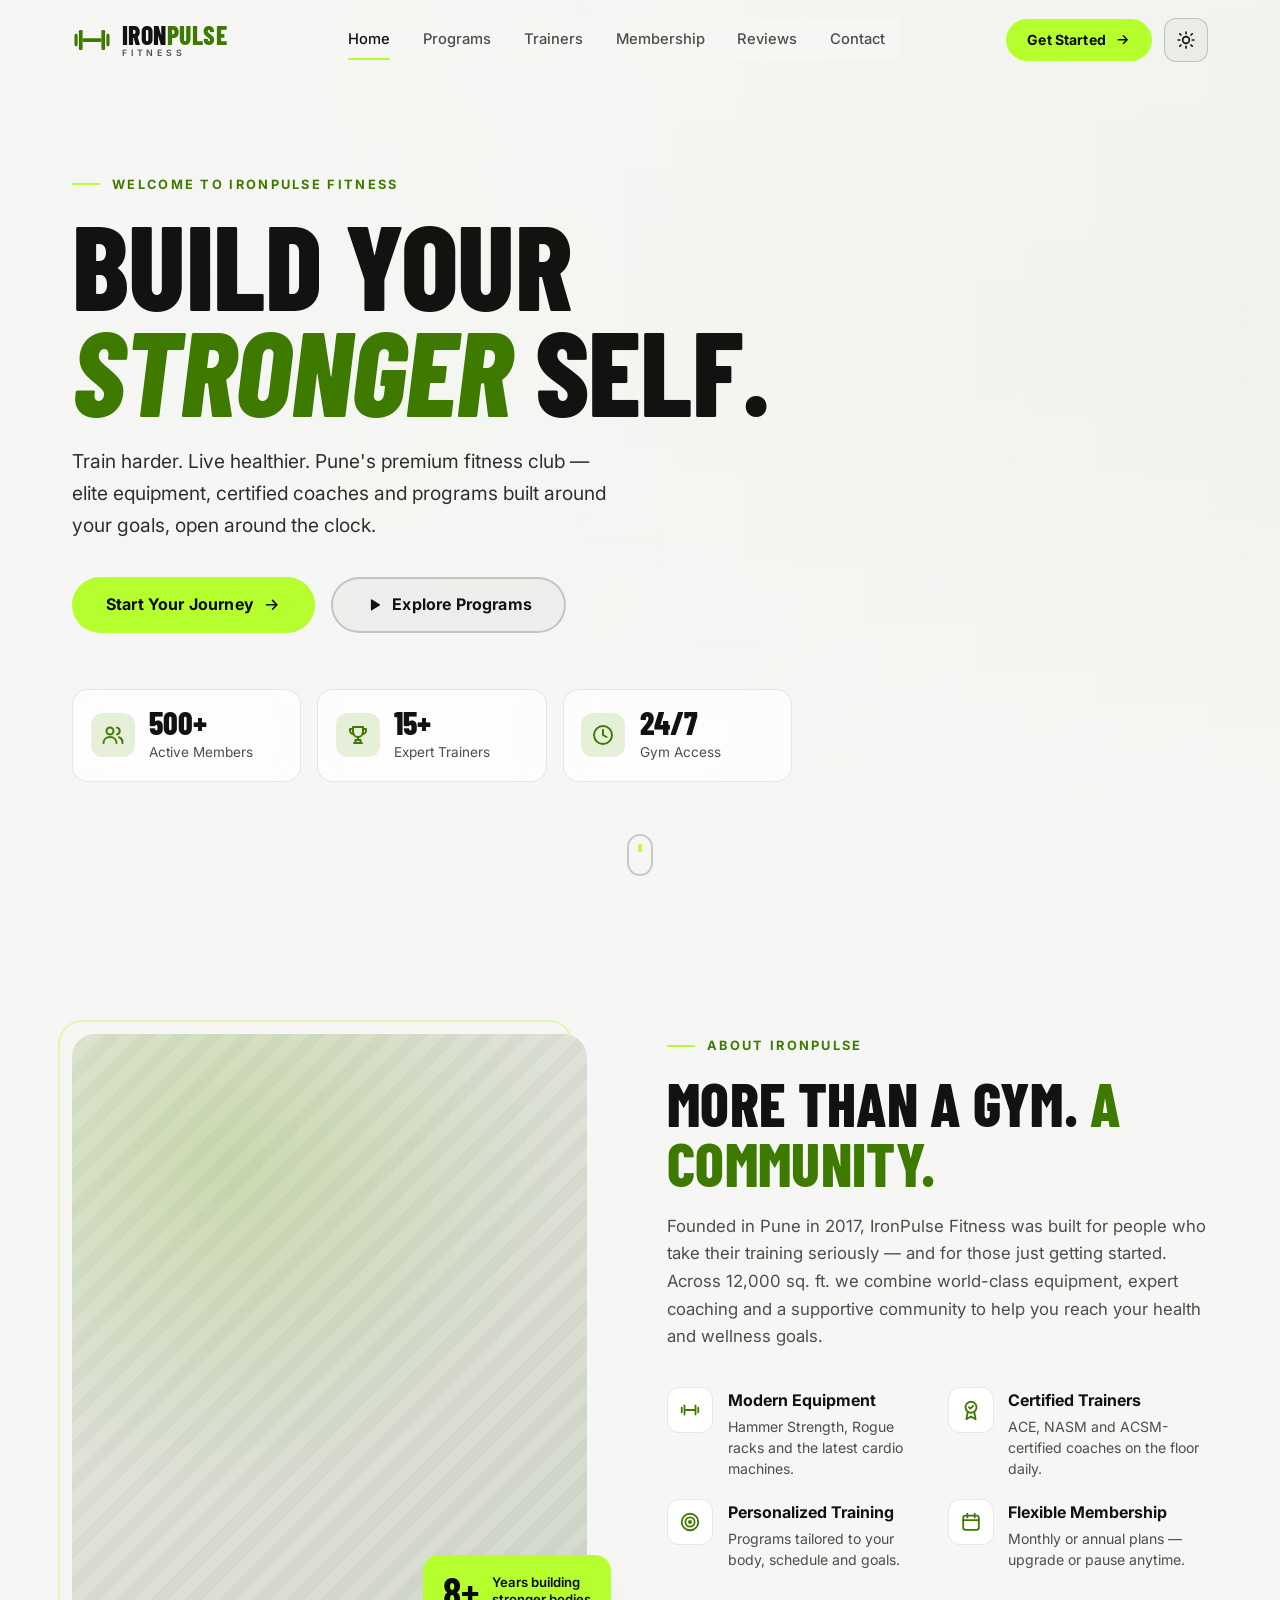
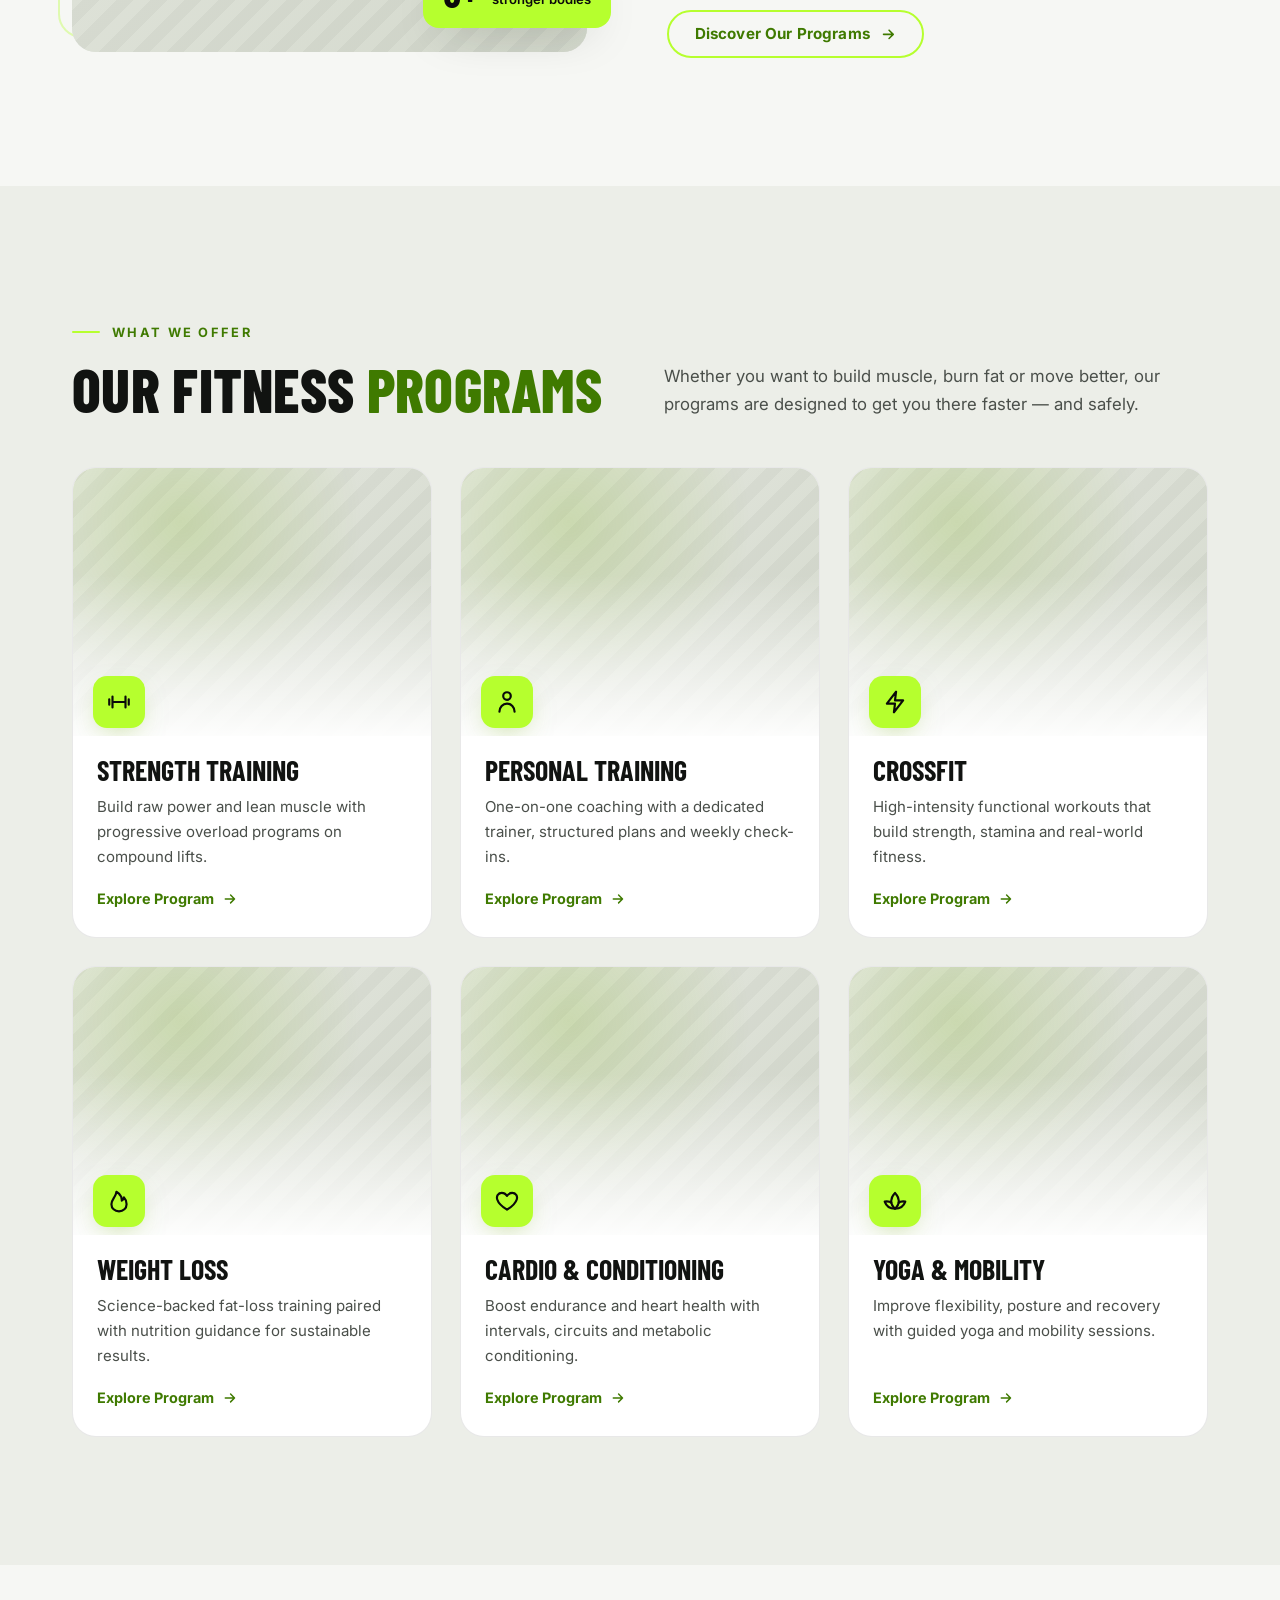
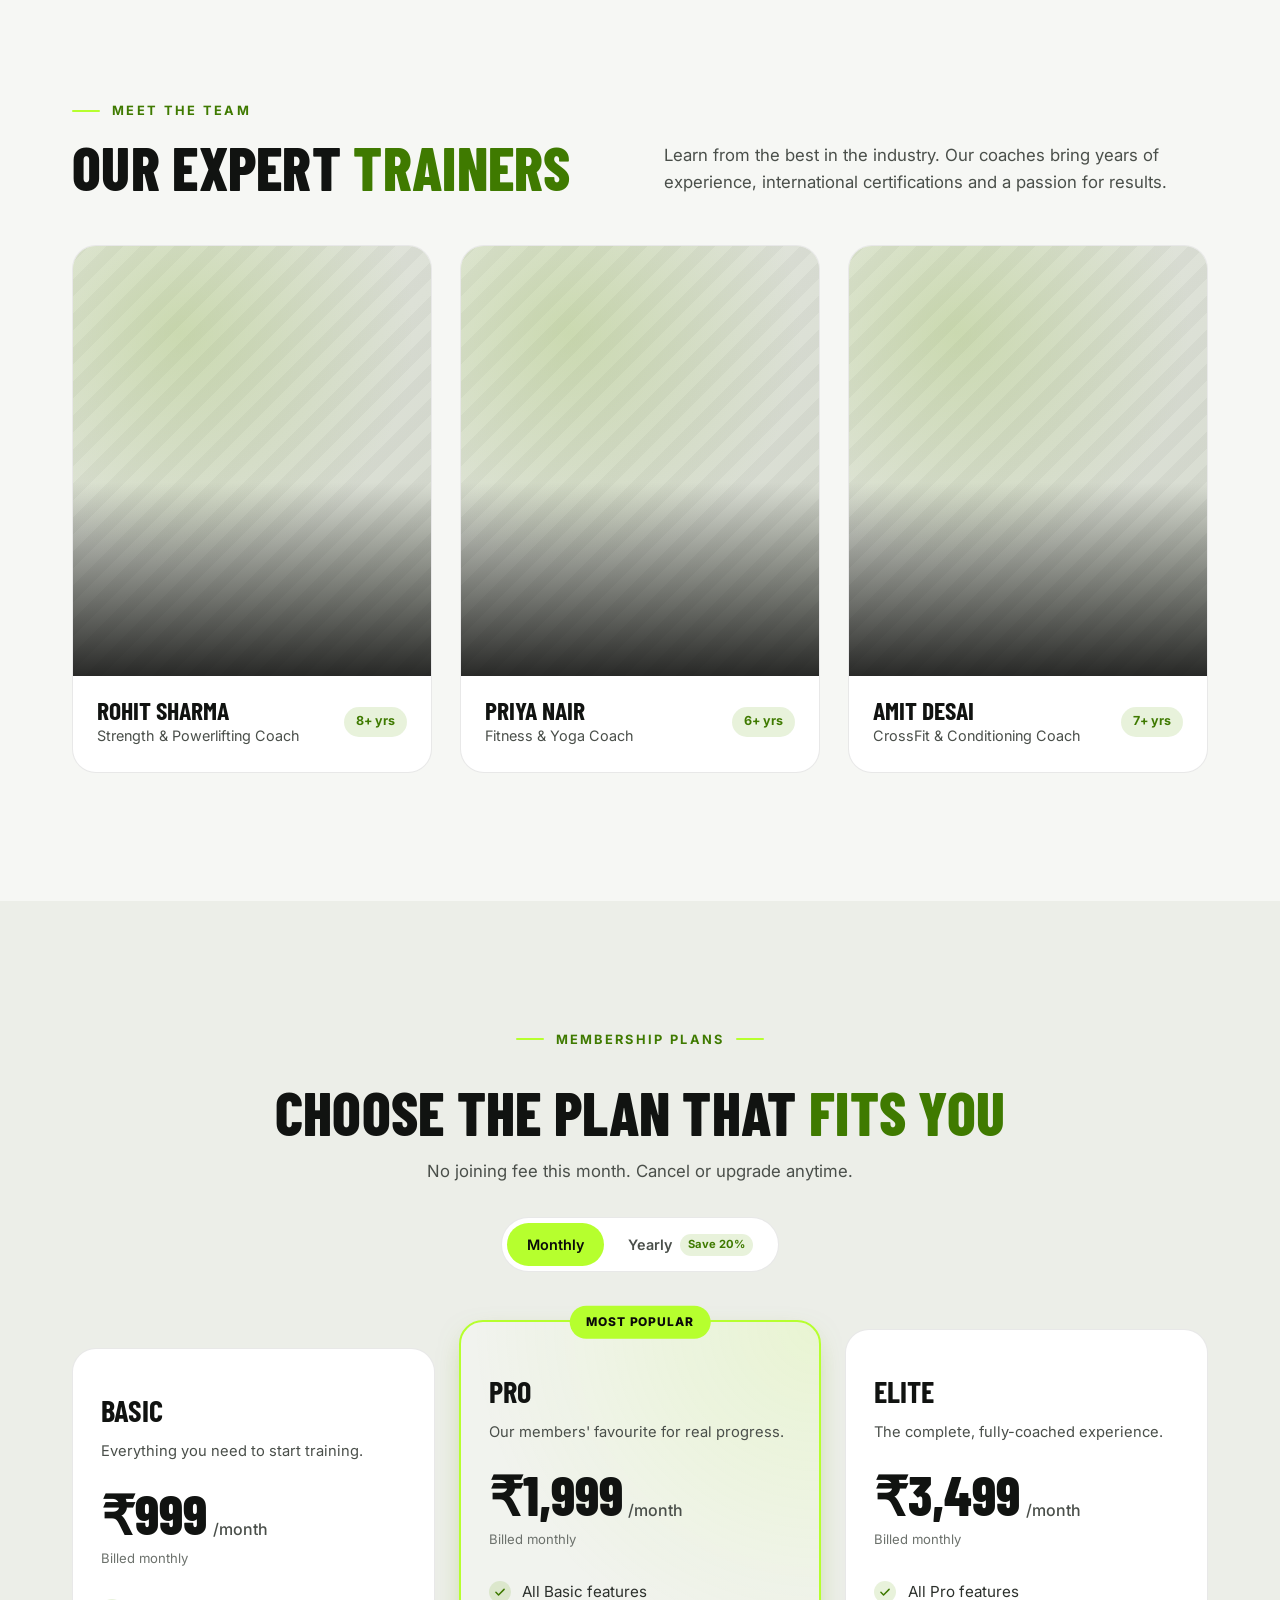
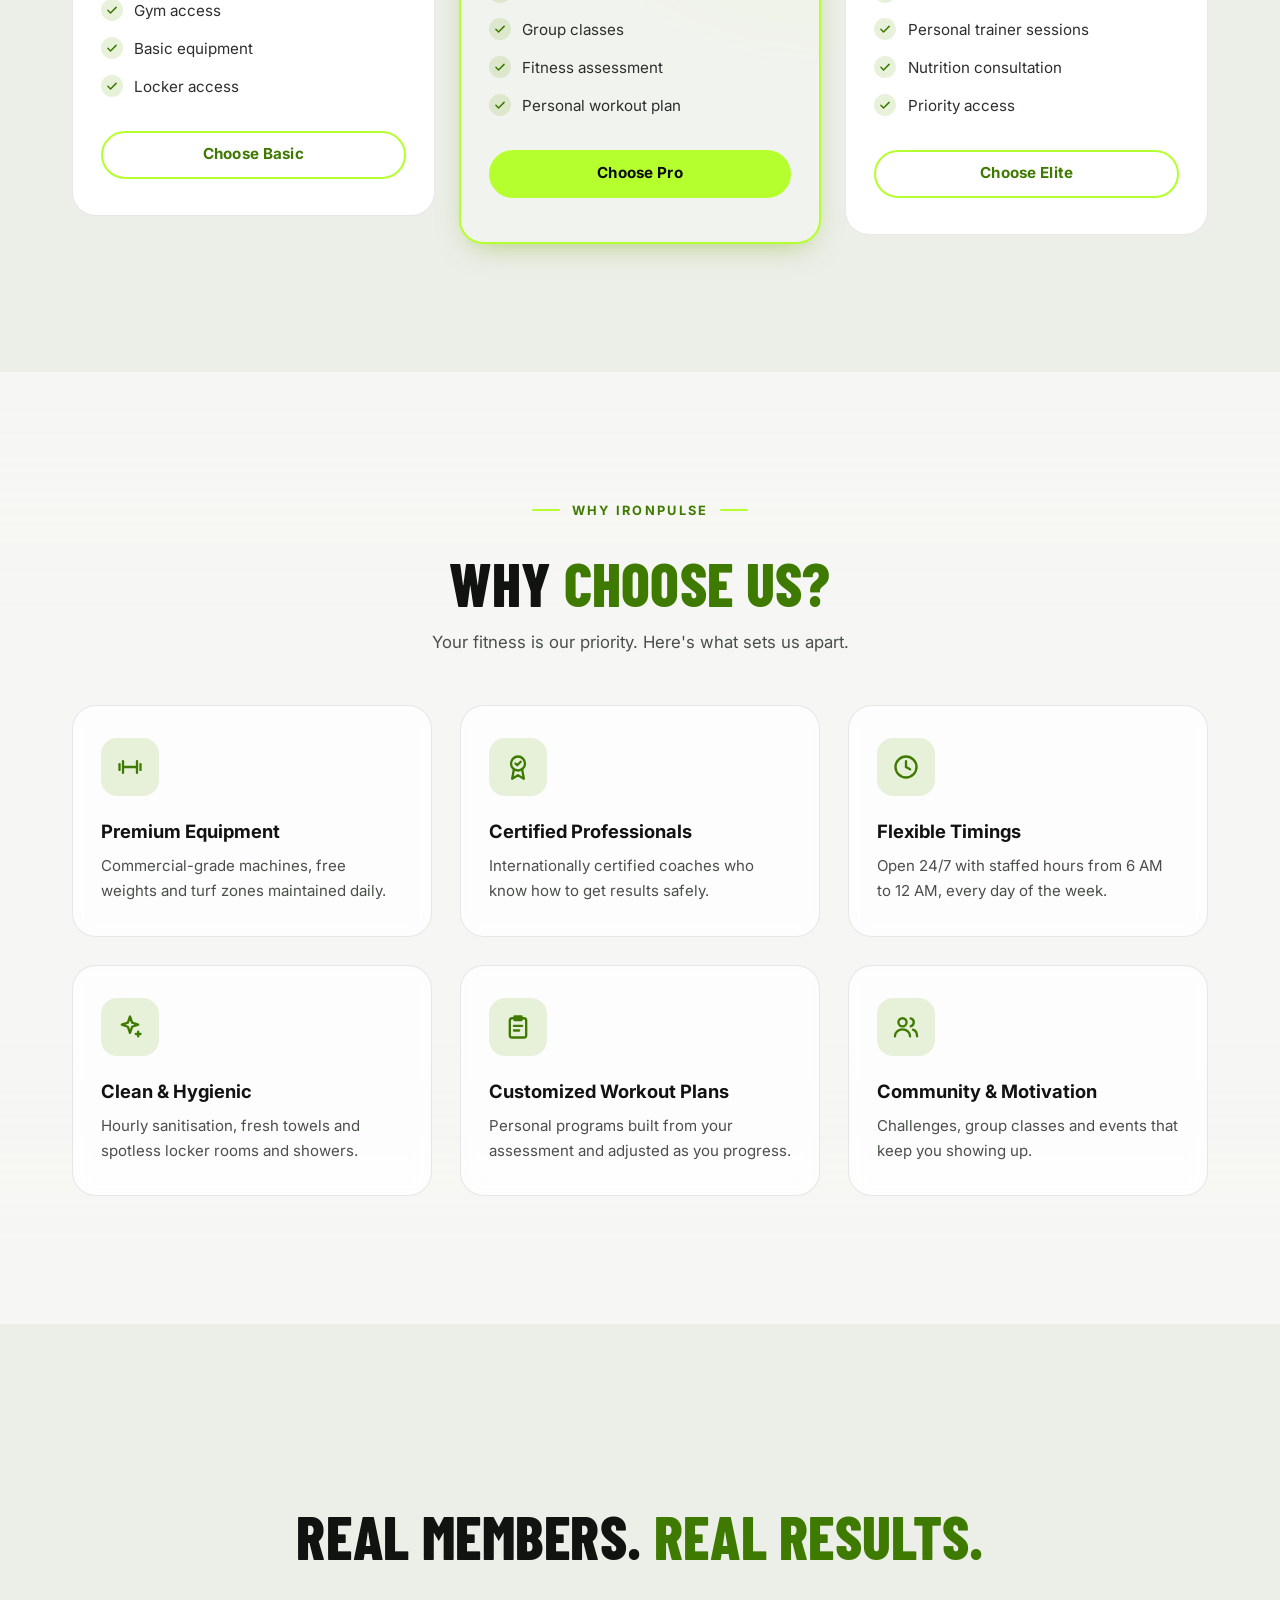
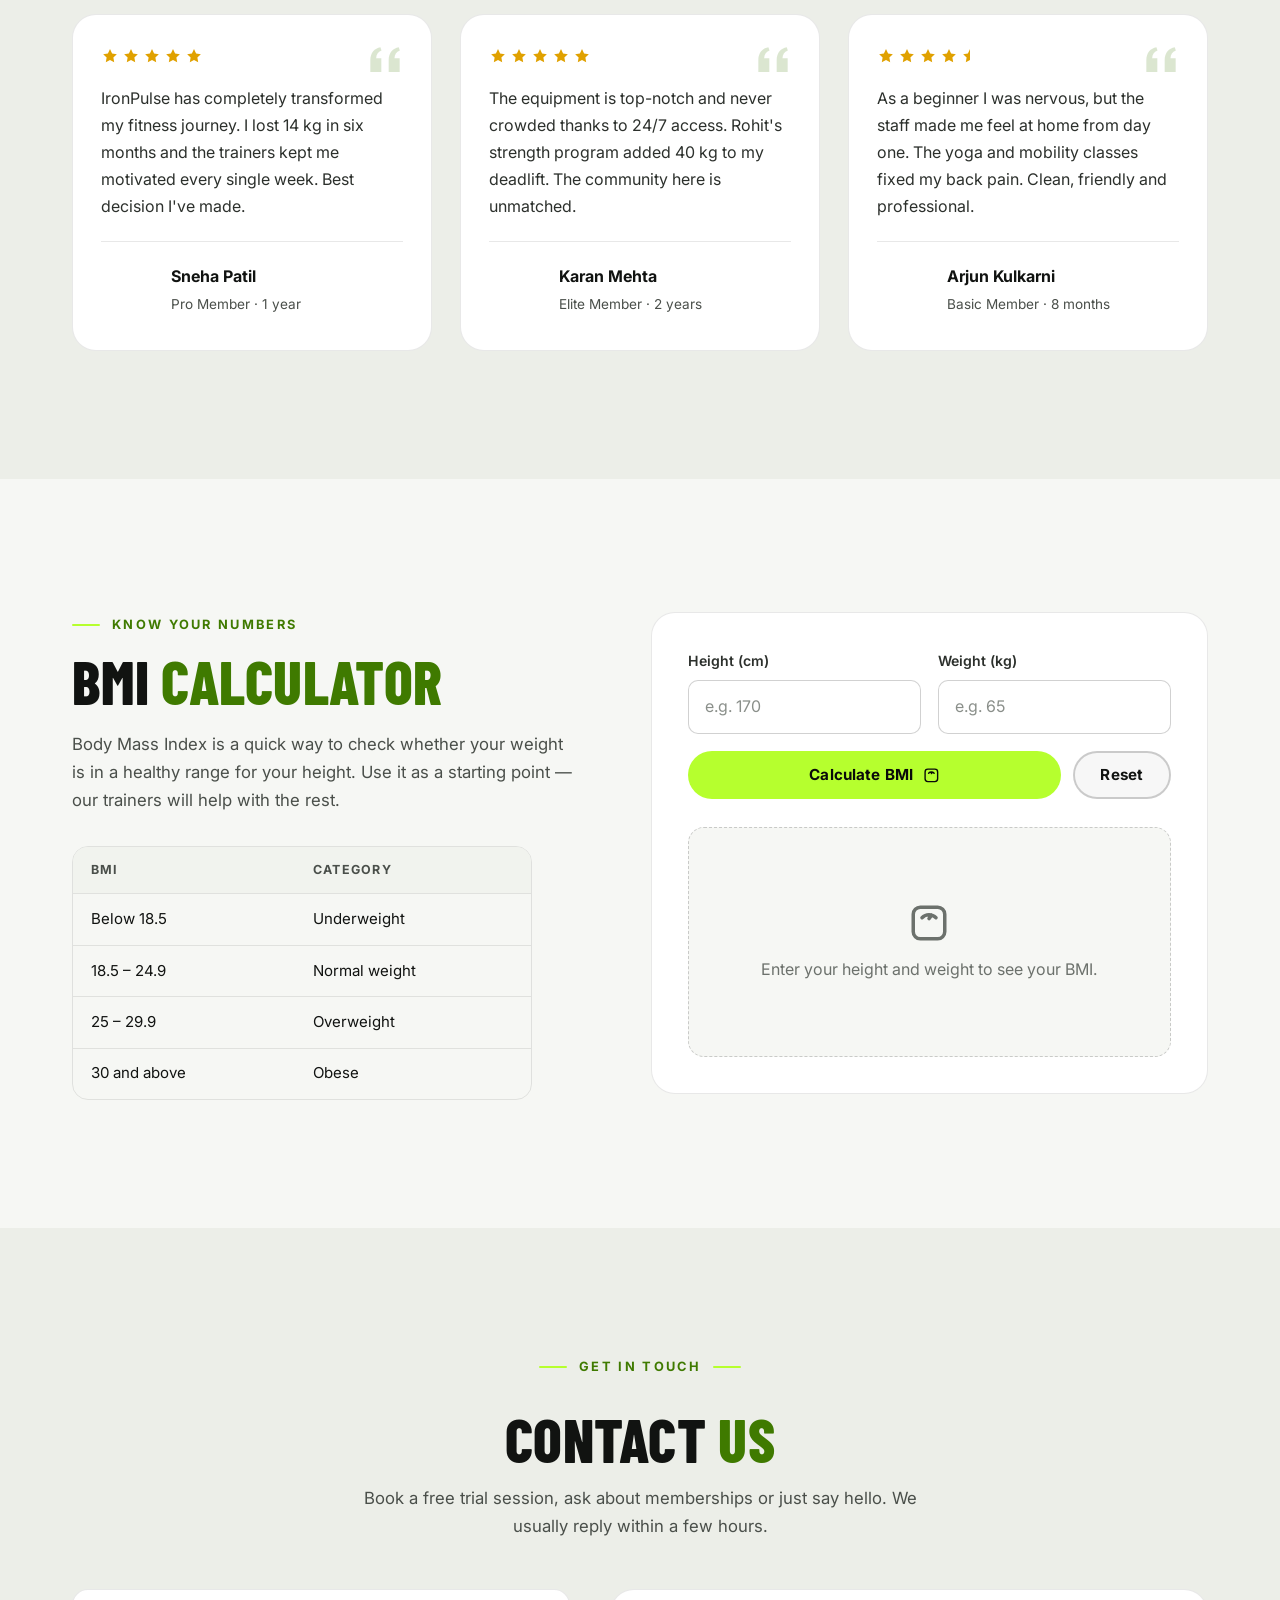
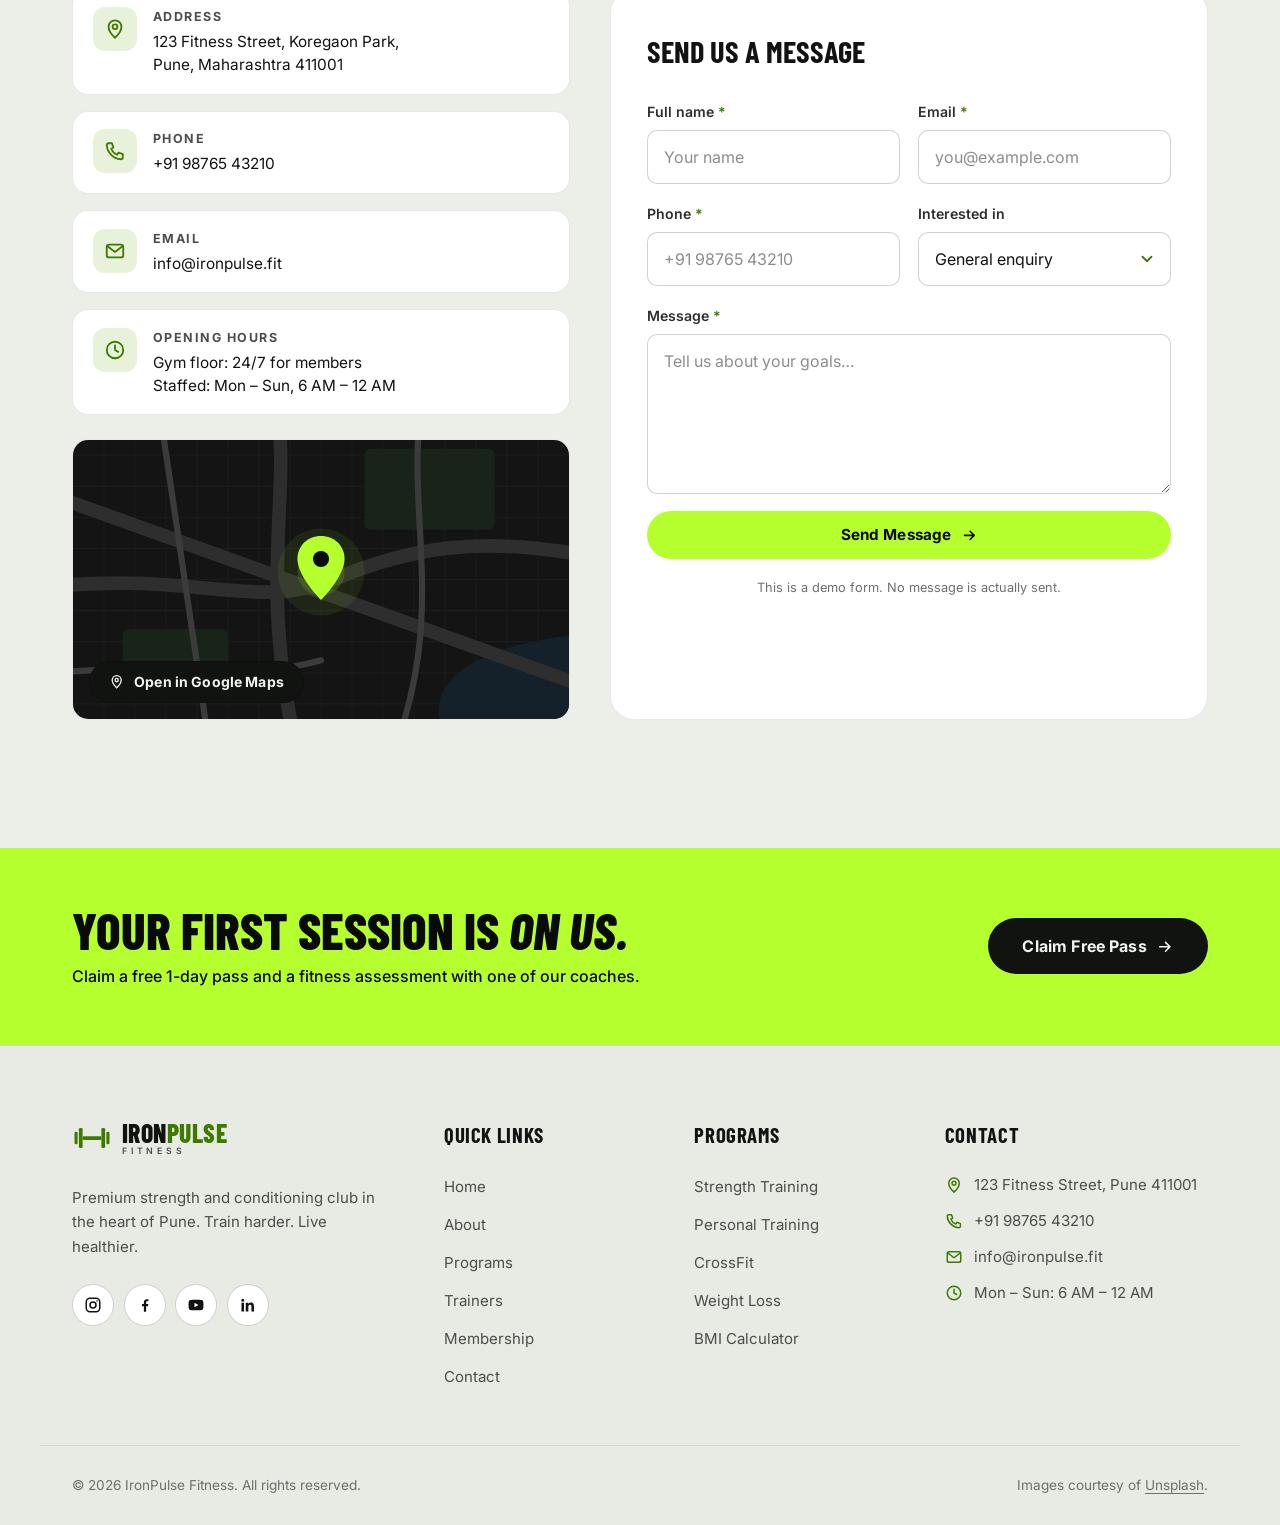
==== index.html @ ca8eea58 "IronPulse Fitness website with light/dark mode Static one-page gym site (HTML/CSS/vanilla JS): hero," ====
<!DOCTYPE html>
<html lang="en">
<head>
  <meta charset="UTF-8">
  <meta name="viewport" content="width=device-width, initial-scale=1.0">
  <title>IronPulse Fitness | Premium Gym in Pune</title>
  <meta name="description" content="IronPulse Fitness — a premium gym in Pune with modern equipment, certified trainers, personalised programs and 24/7 access. Build your stronger self.">
  <meta name="theme-color" content="#0a0a0a">
  <link rel="icon" type="image/svg+xml" href="assets/images/logo-mark.svg">

  <link rel="preconnect" href="https://fonts.googleapis.com">
  <link rel="preconnect" href="https://fonts.gstatic.com" crossorigin>
  <link rel="preconnect" href="https://images.unsplash.com">
  <link href="https://fonts.googleapis.com/css2?family=Barlow+Condensed:ital,wght@0,600;0,700;0,800;1,800&family=Inter:wght@400;500;600;700&display=swap" rel="stylesheet">

  <link rel="stylesheet" href="css/style.css">
  <script>
    document.documentElement.classList.add("js");
    /* Apply theme before first paint: saved choice, else system preference */
    (function () {
      var t;
      try { t = localStorage.getItem("ironpulse-theme"); } catch (e) {}
      if (t !== "light" && t !== "dark") {
        t = window.matchMedia && matchMedia("(prefers-color-scheme: light)").matches ? "light" : "dark";
      }
      document.documentElement.setAttribute("data-theme", t);
    })();
  </script>
</head>
<body>

  <!-- ========== SVG ICON SPRITE ========== -->
  <svg class="sprite" xmlns="http://www.w3.org/2000/svg" aria-hidden="true">
    <symbol id="i-logo" viewBox="0 0 64 64"><g fill="currentColor"><rect x="4" y="22" width="5" height="20" rx="2"/><rect x="11" y="16" width="6" height="32" rx="2"/><rect x="47" y="16" width="6" height="32" rx="2"/><rect x="55" y="22" width="5" height="20" rx="2"/><rect x="17" y="29" width="30" height="6" rx="2"/></g></symbol>
    <symbol id="i-sun" viewBox="0 0 24 24"><g fill="none" stroke="currentColor" stroke-width="2" stroke-linecap="round"><circle cx="12" cy="12" r="4"/><path d="M12 2.5v2M12 19.5v2M4.6 4.6l1.4 1.4M18 18l1.4 1.4M2.5 12h2M19.5 12h2M4.6 19.4 6 18M18 6l1.4-1.4"/></g></symbol>
    <symbol id="i-moon" viewBox="0 0 24 24"><path fill="none" stroke="currentColor" stroke-width="2" stroke-linecap="round" stroke-linejoin="round" d="M20 14.5A8 8 0 1 1 9.5 4a6.5 6.5 0 0 0 10.5 10.5z"/></symbol>
    <symbol id="i-arrow" viewBox="0 0 24 24"><path fill="none" stroke="currentColor" stroke-width="2.2" stroke-linecap="round" stroke-linejoin="round" d="M5 12h14M13 6l6 6-6 6"/></symbol>
    <symbol id="i-play" viewBox="0 0 24 24"><path fill="currentColor" d="M8 5.5v13a1 1 0 0 0 1.5.86l10.5-6.5a1 1 0 0 0 0-1.72L9.5 4.64A1 1 0 0 0 8 5.5z"/></symbol>
    <symbol id="i-check" viewBox="0 0 24 24"><path fill="none" stroke="currentColor" stroke-width="2.6" stroke-linecap="round" stroke-linejoin="round" d="M5 12.5l4.5 4.5L19 7.5"/></symbol>
    <symbol id="i-users" viewBox="0 0 24 24"><g fill="none" stroke="currentColor" stroke-width="2" stroke-linecap="round" stroke-linejoin="round"><circle cx="9" cy="8" r="3.5"/><path d="M2.5 20c0-3.6 2.9-6 6.5-6s6.5 2.4 6.5 6"/><path d="M16 4.6a3.5 3.5 0 0 1 0 6.8M18 14.3c2.1.7 3.5 2.8 3.5 5.7"/></g></symbol>
    <symbol id="i-trophy" viewBox="0 0 24 24"><g fill="none" stroke="currentColor" stroke-width="2" stroke-linecap="round" stroke-linejoin="round"><path d="M7 4h10v5a5 5 0 0 1-10 0V4z"/><path d="M7 6H4v1.5A3.5 3.5 0 0 0 7.5 11M17 6h3v1.5a3.5 3.5 0 0 1-3.5 3.5M12 14v3M8 20h8M9.5 17h5v3h-5z"/></g></symbol>
    <symbol id="i-clock" viewBox="0 0 24 24"><g fill="none" stroke="currentColor" stroke-width="2" stroke-linecap="round"><circle cx="12" cy="12" r="9"/><path d="M12 7v5l3.5 2"/></g></symbol>
    <symbol id="i-dumbbell" viewBox="0 0 24 24"><g fill="none" stroke="currentColor" stroke-width="2" stroke-linecap="round"><path d="M3 9.5v5M6 7v10M18 7v10M21 9.5v5M6 12h12"/></g></symbol>
    <symbol id="i-badge" viewBox="0 0 24 24"><g fill="none" stroke="currentColor" stroke-width="2" stroke-linecap="round" stroke-linejoin="round"><circle cx="12" cy="9" r="6"/><path d="M8.5 13.8 7 22l5-3 5 3-1.5-8.2"/><path d="m9.8 9 1.5 1.5 3-3"/></g></symbol>
    <symbol id="i-target" viewBox="0 0 24 24"><g fill="none" stroke="currentColor" stroke-width="2"><circle cx="12" cy="12" r="9"/><circle cx="12" cy="12" r="5"/><circle cx="12" cy="12" r="1.2" fill="currentColor"/></g></symbol>
    <symbol id="i-calendar" viewBox="0 0 24 24"><g fill="none" stroke="currentColor" stroke-width="2" stroke-linecap="round"><rect x="3.5" y="5" width="17" height="15.5" rx="2.5"/><path d="M3.5 10h17M8 3v4M16 3v4"/></g></symbol>
    <symbol id="i-sparkle" viewBox="0 0 24 24"><g fill="none" stroke="currentColor" stroke-width="2" stroke-linecap="round" stroke-linejoin="round"><path d="M12 3l1.8 5.2L19 10l-5.2 1.8L12 17l-1.8-5.2L5 10l5.2-1.8z"/><path d="M19 16v4M17 18h4"/></g></symbol>
    <symbol id="i-clipboard" viewBox="0 0 24 24"><g fill="none" stroke="currentColor" stroke-width="2" stroke-linecap="round" stroke-linejoin="round"><rect x="5" y="4.5" width="14" height="16.5" rx="2"/><path d="M9 3h6v3H9zM8.5 11h7M8.5 15h4.5"/></g></symbol>
    <symbol id="i-heart" viewBox="0 0 24 24"><path fill="none" stroke="currentColor" stroke-width="2" stroke-linejoin="round" d="M12 20s-7.5-4.6-9-9.4C2 7.4 4 4.5 7.2 4.5c2 0 3.6 1.1 4.8 2.8 1.2-1.7 2.8-2.8 4.8-2.8 3.2 0 5.2 2.9 4.2 6.1-1.5 4.8-9 9.4-9 9.4z"/></symbol>
    <symbol id="i-flame" viewBox="0 0 24 24"><path fill="none" stroke="currentColor" stroke-width="2" stroke-linejoin="round" d="M12 21.5c-4 0-7-2.8-7-6.6 0-4.4 4-6.4 4.6-11.4 3.4 2 5.2 5 5 8.2 1-.6 1.8-1.7 2-3 1.6 1.6 2.4 3.8 2.4 6.2 0 3.8-3 6.6-7 6.6z"/></symbol>
    <symbol id="i-bolt" viewBox="0 0 24 24"><path fill="none" stroke="currentColor" stroke-width="2" stroke-linejoin="round" d="M13 2.5 4.5 13.5H12l-1 8 8.5-11H12z"/></symbol>
    <symbol id="i-lotus" viewBox="0 0 24 24"><g fill="none" stroke="currentColor" stroke-width="2" stroke-linejoin="round"><path d="M12 19c-2.5-2-3.5-4.5-3.5-7.2S10 6.6 12 4.5c2 2.1 3.5 4.6 3.5 7.3S14.5 17 12 19z"/><path d="M12 19c-4 0-8-2-9.5-6.5 2.7-.5 5 .1 6.6 1.4M12 19c4 0 8-2 9.5-6.5-2.7-.5-5 .1-6.6 1.4"/></g></symbol>
    <symbol id="i-person" viewBox="0 0 24 24"><g fill="none" stroke="currentColor" stroke-width="2" stroke-linecap="round"><circle cx="12" cy="6.5" r="3.5"/><path d="M5 21c0-4.2 3.1-7.5 7-7.5s7 3.3 7 7.5"/></g></symbol>
    <symbol id="i-star" viewBox="0 0 24 24"><path fill="currentColor" d="m12 2.8 2.8 5.8 6.3.9-4.6 4.4 1.1 6.3L12 17.2l-5.6 3 1.1-6.3-4.6-4.4 6.3-.9z"/></symbol>
    <symbol id="i-quote" viewBox="0 0 24 24"><path fill="currentColor" d="M4 11.5C4 7.6 6.3 5 9.5 4.5l.6 1.8C8.2 7 7.2 8.6 7.2 10.5H10V18H4v-6.5zm10 0c0-3.9 2.3-6.5 5.5-7l.6 1.8c-1.9.7-2.9 2.3-2.9 4.2H20V18h-6v-6.5z"/></symbol>
    <symbol id="i-pin" viewBox="0 0 24 24"><g fill="none" stroke="currentColor" stroke-width="2"><path d="M12 21.5s-7-6.3-7-12a7 7 0 0 1 14 0c0 5.7-7 12-7 12z"/><circle cx="12" cy="9.5" r="2.6"/></g></symbol>
    <symbol id="i-phone" viewBox="0 0 24 24"><path fill="none" stroke="currentColor" stroke-width="2" stroke-linejoin="round" d="M5 3.5h3.5l1.8 4.6-2.4 1.5a11 11 0 0 0 6.5 6.5l1.5-2.4 4.6 1.8V19a2 2 0 0 1-2 2C10.4 20.6 3.4 13.6 3 5.5a2 2 0 0 1 2-2z"/></symbol>
    <symbol id="i-mail" viewBox="0 0 24 24"><g fill="none" stroke="currentColor" stroke-width="2" stroke-linejoin="round"><rect x="3" y="5" width="18" height="14" rx="2.5"/><path d="m3.5 6.5 8.5 6.5 8.5-6.5"/></g></symbol>
    <symbol id="i-scale" viewBox="0 0 24 24"><g fill="none" stroke="currentColor" stroke-width="2" stroke-linecap="round"><rect x="3" y="3" width="18" height="18" rx="4"/><path d="M8 9a5.5 5.5 0 0 1 8 0M12 9.5l1.5-2"/></g></symbol>
    <symbol id="i-chevron-up" viewBox="0 0 24 24"><path fill="none" stroke="currentColor" stroke-width="2.4" stroke-linecap="round" stroke-linejoin="round" d="m6 15 6-6 6 6"/></symbol>
    <symbol id="i-x" viewBox="0 0 24 24"><path fill="none" stroke="currentColor" stroke-width="2.2" stroke-linecap="round" d="M6 6l12 12M18 6 6 18"/></symbol>
    <symbol id="i-alert" viewBox="0 0 24 24"><g fill="none" stroke="currentColor" stroke-width="2" stroke-linecap="round"><circle cx="12" cy="12" r="9"/><path d="M12 7.5v5.5M12 16.5v.1"/></g></symbol>
    <!-- social -->
    <symbol id="s-instagram" viewBox="0 0 24 24"><g fill="none" stroke="currentColor" stroke-width="2"><rect x="3" y="3" width="18" height="18" rx="5"/><circle cx="12" cy="12" r="4"/><circle cx="17.3" cy="6.7" r="1" fill="currentColor" stroke="none"/></g></symbol>
    <symbol id="s-facebook" viewBox="0 0 24 24"><path fill="currentColor" d="M13.5 21v-7.5H16l.4-3h-2.9V8.6c0-.9.3-1.5 1.5-1.5h1.5V4.4c-.3 0-1.2-.1-2.2-.1-2.2 0-3.8 1.4-3.8 3.9v2.3H8v3h2.5V21z"/></symbol>
    <symbol id="s-youtube" viewBox="0 0 24 24"><path fill="currentColor" d="M21.6 7.2a2.5 2.5 0 0 0-1.8-1.8C18.2 5 12 5 12 5s-6.2 0-7.8.4A2.5 2.5 0 0 0 2.4 7.2 26 26 0 0 0 2 12a26 26 0 0 0 .4 4.8 2.5 2.5 0 0 0 1.8 1.8C5.8 19 12 19 12 19s6.2 0 7.8-.4a2.5 2.5 0 0 0 1.8-1.8A26 26 0 0 0 22 12a26 26 0 0 0-.4-4.8zM10 15V9l5.2 3z"/></symbol>
    <symbol id="s-linkedin" viewBox="0 0 24 24"><path fill="currentColor" d="M5 3.5a2 2 0 1 1 0 4 2 2 0 0 1 0-4zM3.3 9h3.4v11.5H3.3zM9 9h3.3v1.6c.5-.9 1.6-1.9 3.4-1.9 3.6 0 4.3 2.4 4.3 5.4v6.4h-3.4v-5.7c0-1.4 0-3.1-1.9-3.1s-2.2 1.5-2.2 3v5.8H9z"/></symbol>
    <symbol id="s-x" viewBox="0 0 24 24"><path fill="currentColor" d="M17.8 3h3.1l-6.8 7.7L22 21h-6.2l-4.9-6.4L5.3 21H2.2l7.2-8.3L1.8 3h6.4l4.4 5.8zm-1.1 16.2h1.7L7.3 4.7H5.5z"/></symbol>
  </svg>

  <a class="skip-link" href="#main">Skip to content</a>

  <!-- ========== NAVBAR ========== -->
  <header class="navbar" id="navbar">
    <div class="container navbar__inner">
      <a href="#home" class="logo" aria-label="IronPulse Fitness home">
        <svg class="logo__mark" aria-hidden="true"><use href="#i-logo"/></svg>
        <span class="logo__text">IRON<span>PULSE</span><small>Fitness</small></span>
      </a>

      <nav class="nav" id="primary-nav" aria-label="Primary">
        <ul class="nav__list">
          <li><a href="#home" class="nav__link is-active">Home</a></li>
          <li><a href="#programs" class="nav__link">Programs</a></li>
          <li><a href="#trainers" class="nav__link">Trainers</a></li>
          <li><a href="#membership" class="nav__link">Membership</a></li>
          <li><a href="#testimonials" class="nav__link">Reviews</a></li>
          <li><a href="#contact" class="nav__link">Contact</a></li>
        </ul>
        <a href="#membership" class="btn btn--primary nav__cta-mobile">Get Started <svg class="icon"><use href="#i-arrow"/></svg></a>
      </nav>

      <div class="navbar__actions">
        <a href="#membership" class="btn btn--primary btn--sm navbar__cta">Get Started <svg class="icon"><use href="#i-arrow"/></svg></a>
        <button class="theme-toggle" id="theme-toggle" type="button" aria-label="Switch to light mode" title="Switch theme">
          <svg class="i-moon" aria-hidden="true"><use href="#i-moon"/></svg>
          <svg class="i-sun" aria-hidden="true"><use href="#i-sun"/></svg>
        </button>
        <button class="hamburger" id="hamburger" type="button" aria-label="Open menu" aria-controls="primary-nav" aria-expanded="false">
          <span></span><span></span><span></span>
        </button>
      </div>
    </div>
  </header>

  <main id="main">

    <!-- ========== HERO ========== -->
    <section class="hero" id="home" aria-labelledby="hero-title">
      <div class="hero__bg" aria-hidden="true"></div>
      <div class="container hero__content">
        <p class="eyebrow reveal">Welcome to IronPulse Fitness</p>
        <h1 class="hero__title reveal" id="hero-title">
          Build your<br><em>stronger</em> self.
        </h1>
        <p class="hero__lead reveal">Train harder. Live healthier. Pune's premium fitness club — elite equipment, certified coaches and programs built around your goals, open around the clock.</p>
        <div class="hero__actions reveal">
          <a href="#membership" class="btn btn--primary btn--lg">Start Your Journey <svg class="icon"><use href="#i-arrow"/></svg></a>
          <a href="#programs" class="btn btn--ghost btn--lg"><svg class="icon"><use href="#i-play"/></svg> Explore Programs</a>
        </div>

        <ul class="hero__stats reveal" aria-label="IronPulse at a glance">
          <li class="stat">
            <svg class="stat__icon" aria-hidden="true"><use href="#i-users"/></svg>
            <div><strong><span class="counter" data-target="500">500</span>+</strong><span>Active Members</span></div>
          </li>
          <li class="stat">
            <svg class="stat__icon" aria-hidden="true"><use href="#i-trophy"/></svg>
            <div><strong><span class="counter" data-target="15">15</span>+</strong><span>Expert Trainers</span></div>
          </li>
          <li class="stat">
            <svg class="stat__icon" aria-hidden="true"><use href="#i-clock"/></svg>
            <div><strong>24/7</strong><span>Gym Access</span></div>
          </li>
        </ul>
      </div>
      <a href="#about" class="hero__scroll" aria-label="Scroll to About section"><span></span></a>
    </section>

    <!-- ========== ABOUT ========== -->
    <section class="section about" id="about" aria-labelledby="about-title">
      <div class="container about__grid">
        <div class="about__media reveal">
          <div class="media media--tall">
            <img src="https://images.unsplash.com/photo-1540497077202-7c8a3999166f?auto=format&fit=crop&w=1000&q=75" alt="Rows of dumbbells and benches on the IronPulse gym floor" loading="lazy" width="1000" height="1200">
          </div>
          <div class="about__badge">
            <strong>8+</strong>
            <span>Years building<br>stronger bodies</span>
          </div>
        </div>

        <div class="about__content">
          <p class="eyebrow reveal">About IronPulse</p>
          <h2 class="section-title reveal" id="about-title">More than a gym. <span class="text-accent">A community.</span></h2>
          <p class="section-lead reveal">Founded in Pune in 2017, IronPulse Fitness was built for people who take their training seriously — and for those just getting started. Across 12,000 sq. ft. we combine world-class equipment, expert coaching and a supportive community to help you reach your health and wellness goals.</p>

          <ul class="feature-list reveal">
            <li><span class="feature-list__icon"><svg><use href="#i-dumbbell"/></svg></span><div><h3>Modern Equipment</h3><p>Hammer Strength, Rogue racks and the latest cardio machines.</p></div></li>
            <li><span class="feature-list__icon"><svg><use href="#i-badge"/></svg></span><div><h3>Certified Trainers</h3><p>ACE, NASM and ACSM-certified coaches on the floor daily.</p></div></li>
            <li><span class="feature-list__icon"><svg><use href="#i-target"/></svg></span><div><h3>Personalized Training</h3><p>Programs tailored to your body, schedule and goals.</p></div></li>
            <li><span class="feature-list__icon"><svg><use href="#i-calendar"/></svg></span><div><h3>Flexible Membership</h3><p>Monthly or annual plans — upgrade or pause anytime.</p></div></li>
          </ul>

          <a href="#programs" class="btn btn--outline reveal">Discover Our Programs <svg class="icon"><use href="#i-arrow"/></svg></a>
        </div>
      </div>
    </section>

    <!-- ========== PROGRAMS ========== -->
    <section class="section section--alt programs" id="programs" aria-labelledby="programs-title">
      <div class="container">
        <div class="section-head">
          <div>
            <p class="eyebrow reveal">What we offer</p>
            <h2 class="section-title reveal" id="programs-title">Our Fitness <span class="text-accent">Programs</span></h2>
          </div>
          <p class="section-lead reveal">Whether you want to build muscle, burn fat or move better, our programs are designed to get you there faster — and safely.</p>
        </div>

        <div class="grid grid--3">
          <article class="program-card reveal">
            <div class="media program-card__media">
              <img src="https://images.unsplash.com/photo-1517836357463-d25dfeac3438?auto=format&fit=crop&w=800&q=75" alt="Athlete performing a heavy barbell lift" loading="lazy" width="800" height="600">
              <span class="program-card__icon"><svg><use href="#i-dumbbell"/></svg></span>
            </div>
            <div class="program-card__body">
              <h3>Strength Training</h3>
              <p>Build raw power and lean muscle with progressive overload programs on compound lifts.</p>
              <a href="#contact" class="link-arrow" data-program="Strength Training">Explore Program <svg class="icon"><use href="#i-arrow"/></svg></a>
            </div>
          </article>

          <article class="program-card reveal">
            <div class="media program-card__media">
              <img src="https://images.unsplash.com/photo-1581009146145-b5ef050c2e1e?auto=format&fit=crop&w=800&q=75" alt="Personal trainer guiding a client through an exercise" loading="lazy" width="800" height="600">
              <span class="program-card__icon"><svg><use href="#i-person"/></svg></span>
            </div>
            <div class="program-card__body">
              <h3>Personal Training</h3>
              <p>One-on-one coaching with a dedicated trainer, structured plans and weekly check-ins.</p>
              <a href="#contact" class="link-arrow" data-program="Personal Training">Explore Program <svg class="icon"><use href="#i-arrow"/></svg></a>
            </div>
          </article>

          <article class="program-card reveal">
            <div class="media program-card__media">
              <img src="https://images.unsplash.com/photo-1599058917212-d750089bc07e?auto=format&fit=crop&w=800&q=75" alt="Athlete during a high-intensity CrossFit workout" loading="lazy" width="800" height="600">
              <span class="program-card__icon"><svg><use href="#i-bolt"/></svg></span>
            </div>
            <div class="program-card__body">
              <h3>CrossFit</h3>
              <p>High-intensity functional workouts that build strength, stamina and real-world fitness.</p>
              <a href="#contact" class="link-arrow" data-program="CrossFit">Explore Program <svg class="icon"><use href="#i-arrow"/></svg></a>
            </div>
          </article>

          <article class="program-card reveal">
            <div class="media program-card__media">
              <img src="https://images.unsplash.com/photo-1571019613454-1cb2f99b2d8b?auto=format&fit=crop&w=800&q=75" alt="Woman training with dumbbells for weight loss" loading="lazy" width="800" height="600">
              <span class="program-card__icon"><svg><use href="#i-flame"/></svg></span>
            </div>
            <div class="program-card__body">
              <h3>Weight Loss</h3>
              <p>Science-backed fat-loss training paired with nutrition guidance for sustainable results.</p>
              <a href="#contact" class="link-arrow" data-program="Weight Loss">Explore Program <svg class="icon"><use href="#i-arrow"/></svg></a>
            </div>
          </article>

          <article class="program-card reveal">
            <div class="media program-card__media">
              <img src="https://images.unsplash.com/photo-1576678927484-cc907957088c?auto=format&fit=crop&w=800&q=75" alt="Cardio conditioning session in the gym" loading="lazy" width="800" height="600">
              <span class="program-card__icon"><svg><use href="#i-heart"/></svg></span>
            </div>
            <div class="program-card__body">
              <h3>Cardio &amp; Conditioning</h3>
              <p>Boost endurance and heart health with intervals, circuits and metabolic conditioning.</p>
              <a href="#contact" class="link-arrow" data-program="Cardio & Conditioning">Explore Program <svg class="icon"><use href="#i-arrow"/></svg></a>
            </div>
          </article>

          <article class="program-card reveal">
            <div class="media program-card__media">
              <img src="https://images.unsplash.com/photo-1544367567-0f2fcb009e0b?auto=format&fit=crop&w=800&q=75" alt="Person practising a yoga pose on a mat" loading="lazy" width="800" height="600">
              <span class="program-card__icon"><svg><use href="#i-lotus"/></svg></span>
            </div>
            <div class="program-card__body">
              <h3>Yoga &amp; Mobility</h3>
              <p>Improve flexibility, posture and recovery with guided yoga and mobility sessions.</p>
              <a href="#contact" class="link-arrow" data-program="Yoga & Mobility">Explore Program <svg class="icon"><use href="#i-arrow"/></svg></a>
            </div>
          </article>
        </div>
      </div>
    </section>

    <!-- ========== TRAINERS ========== -->
    <section class="section trainers" id="trainers" aria-labelledby="trainers-title">
      <div class="container">
        <div class="section-head">
          <div>
            <p class="eyebrow reveal">Meet the team</p>
            <h2 class="section-title reveal" id="trainers-title">Our Expert <span class="text-accent">Trainers</span></h2>
          </div>
          <p class="section-lead reveal">Learn from the best in the industry. Our coaches bring years of experience, international certifications and a passion for results.</p>
        </div>

        <div class="grid grid--3">
          <article class="trainer-card reveal">
            <div class="media trainer-card__media">
              <img src="https://images.unsplash.com/photo-1567013127542-490d757e51fc?auto=format&fit=crop&w=700&q=75" alt="Portrait of trainer Rohit Sharma" loading="lazy" width="700" height="840">
              <ul class="trainer-card__social" aria-label="Rohit Sharma on social media">
                <li><a href="https://www.instagram.com/" target="_blank" rel="noopener" aria-label="Instagram"><svg><use href="#s-instagram"/></svg></a></li>
                <li><a href="https://www.facebook.com/" target="_blank" rel="noopener" aria-label="Facebook"><svg><use href="#s-facebook"/></svg></a></li>
                <li><a href="https://www.linkedin.com/" target="_blank" rel="noopener" aria-label="LinkedIn"><svg><use href="#s-linkedin"/></svg></a></li>
              </ul>
            </div>
            <div class="trainer-card__body">
              <div>
                <h3>Rohit Sharma</h3>
                <p class="trainer-card__role">Strength &amp; Powerlifting Coach</p>
              </div>
              <span class="pill">8+ yrs</span>
            </div>
          </article>

          <article class="trainer-card reveal">
            <div class="media trainer-card__media">
              <img src="https://images.unsplash.com/photo-1594737625785-a6cbdabd333c?auto=format&fit=crop&w=700&q=75" alt="Portrait of trainer Priya Nair" loading="lazy" width="700" height="840">
              <ul class="trainer-card__social" aria-label="Priya Nair on social media">
                <li><a href="https://www.instagram.com/" target="_blank" rel="noopener" aria-label="Instagram"><svg><use href="#s-instagram"/></svg></a></li>
                <li><a href="https://www.youtube.com/" target="_blank" rel="noopener" aria-label="YouTube"><svg><use href="#s-youtube"/></svg></a></li>
                <li><a href="https://www.linkedin.com/" target="_blank" rel="noopener" aria-label="LinkedIn"><svg><use href="#s-linkedin"/></svg></a></li>
              </ul>
            </div>
            <div class="trainer-card__body">
              <div>
                <h3>Priya Nair</h3>
                <p class="trainer-card__role">Fitness &amp; Yoga Coach</p>
              </div>
              <span class="pill">6+ yrs</span>
            </div>
          </article>

          <article class="trainer-card reveal">
            <div class="media trainer-card__media">
              <img src="https://images.unsplash.com/photo-1583454110551-21f2fa2afe61?auto=format&fit=crop&w=700&q=75" alt="Portrait of trainer Amit Desai" loading="lazy" width="700" height="840">
              <ul class="trainer-card__social" aria-label="Amit Desai on social media">
                <li><a href="https://www.instagram.com/" target="_blank" rel="noopener" aria-label="Instagram"><svg><use href="#s-instagram"/></svg></a></li>
                <li><a href="https://x.com/" target="_blank" rel="noopener" aria-label="X (Twitter)"><svg><use href="#s-x"/></svg></a></li>
                <li><a href="https://www.facebook.com/" target="_blank" rel="noopener" aria-label="Facebook"><svg><use href="#s-facebook"/></svg></a></li>
              </ul>
            </div>
            <div class="trainer-card__body">
              <div>
                <h3>Amit Desai</h3>
                <p class="trainer-card__role">CrossFit &amp; Conditioning Coach</p>
              </div>
              <span class="pill">7+ yrs</span>
            </div>
          </article>
        </div>
      </div>
    </section>

    <!-- ========== MEMBERSHIP ========== -->
    <section class="section section--alt membership" id="membership" aria-labelledby="membership-title">
      <div class="container">
        <div class="section-head section-head--center">
          <p class="eyebrow reveal">Membership plans</p>
          <h2 class="section-title reveal" id="membership-title">Choose the plan that <span class="text-accent">fits you</span></h2>
          <p class="section-lead reveal">No joining fee this month. Cancel or upgrade anytime.</p>

          <div class="billing-toggle reveal" role="group" aria-label="Billing period">
            <button type="button" class="billing-toggle__btn is-active" data-billing="monthly" aria-pressed="true">Monthly</button>
            <button type="button" class="billing-toggle__btn" data-billing="yearly" aria-pressed="false">Yearly <span class="billing-toggle__save">Save 20%</span></button>
          </div>
        </div>

        <div class="pricing-grid">
          <article class="price-card reveal" data-plan="Basic">
            <h3 class="price-card__name">Basic</h3>
            <p class="price-card__desc">Everything you need to start training.</p>
            <p class="price-card__price">
              <span class="price-card__amount" data-monthly="999">₹999</span>
              <span class="price-card__period">/month</span>
            </p>
            <p class="price-card__note" aria-live="polite">Billed monthly</p>
            <ul class="check-list">
              <li><svg><use href="#i-check"/></svg>Gym access</li>
              <li><svg><use href="#i-check"/></svg>Basic equipment</li>
              <li><svg><use href="#i-check"/></svg>Locker access</li>
            </ul>
            <button type="button" class="btn btn--outline btn--block plan-btn">Choose Basic</button>
          </article>

          <article class="price-card price-card--featured reveal" data-plan="Pro">
            <span class="price-card__badge">Most Popular</span>
            <h3 class="price-card__name">Pro</h3>
            <p class="price-card__desc">Our members' favourite for real progress.</p>
            <p class="price-card__price">
              <span class="price-card__amount" data-monthly="1999">₹1,999</span>
              <span class="price-card__period">/month</span>
            </p>
            <p class="price-card__note" aria-live="polite">Billed monthly</p>
            <ul class="check-list">
              <li><svg><use href="#i-check"/></svg>All Basic features</li>
              <li><svg><use href="#i-check"/></svg>Group classes</li>
              <li><svg><use href="#i-check"/></svg>Fitness assessment</li>
              <li><svg><use href="#i-check"/></svg>Personal workout plan</li>
            </ul>
            <button type="button" class="btn btn--primary btn--block plan-btn">Choose Pro</button>
          </article>

          <article class="price-card reveal" data-plan="Elite">
            <h3 class="price-card__name">Elite</h3>
            <p class="price-card__desc">The complete, fully-coached experience.</p>
            <p class="price-card__price">
              <span class="price-card__amount" data-monthly="3499">₹3,499</span>
              <span class="price-card__period">/month</span>
            </p>
            <p class="price-card__note" aria-live="polite">Billed monthly</p>
            <ul class="check-list">
              <li><svg><use href="#i-check"/></svg>All Pro features</li>
              <li><svg><use href="#i-check"/></svg>Personal trainer sessions</li>
              <li><svg><use href="#i-check"/></svg>Nutrition consultation</li>
              <li><svg><use href="#i-check"/></svg>Priority access</li>
            </ul>
            <button type="button" class="btn btn--outline btn--block plan-btn">Choose Elite</button>
          </article>
        </div>
      </div>
    </section>

    <!-- ========== WHY CHOOSE US ========== -->
    <section class="section why" id="why" aria-labelledby="why-title">
      <div class="why__bg" aria-hidden="true"></div>
      <div class="container">
        <div class="section-head section-head--center">
          <p class="eyebrow reveal">Why IronPulse</p>
          <h2 class="section-title reveal" id="why-title">Why <span class="text-accent">choose us?</span></h2>
          <p class="section-lead reveal">Your fitness is our priority. Here's what sets us apart.</p>
        </div>

        <div class="grid grid--3 why__grid">
          <div class="why-card reveal"><span class="why-card__icon"><svg><use href="#i-dumbbell"/></svg></span><h3>Premium Equipment</h3><p>Commercial-grade machines, free weights and turf zones maintained daily.</p></div>
          <div class="why-card reveal"><span class="why-card__icon"><svg><use href="#i-badge"/></svg></span><h3>Certified Professionals</h3><p>Internationally certified coaches who know how to get results safely.</p></div>
          <div class="why-card reveal"><span class="why-card__icon"><svg><use href="#i-clock"/></svg></span><h3>Flexible Timings</h3><p>Open 24/7 with staffed hours from 6 AM to 12 AM, every day of the week.</p></div>
          <div class="why-card reveal"><span class="why-card__icon"><svg><use href="#i-sparkle"/></svg></span><h3>Clean &amp; Hygienic</h3><p>Hourly sanitisation, fresh towels and spotless locker rooms and showers.</p></div>
          <div class="why-card reveal"><span class="why-card__icon"><svg><use href="#i-clipboard"/></svg></span><h3>Customized Workout Plans</h3><p>Personal programs built from your assessment and adjusted as you progress.</p></div>
          <div class="why-card reveal"><span class="why-card__icon"><svg><use href="#i-users"/></svg></span><h3>Community &amp; Motivation</h3><p>Challenges, group classes and events that keep you showing up.</p></div>
        </div>
      </div>
    </section>

    <!-- ========== TESTIMONIALS ========== -->
    <section class="section section--alt testimonials" id="testimonials" aria-labelledby="testimonials-title">
      <div class="container">
        <div class="section-head section-head--center">
          <p class="eyebrow reveal">Testimonials</p>
          <h2 class="section-title reveal" id="testimonials-title">Real members. <span class="text-accent">Real results.</span></h2>
        </div>

        <div class="grid grid--3">
          <figure class="testimonial reveal">
            <svg class="testimonial__quote" aria-hidden="true"><use href="#i-quote"/></svg>
            <div class="rating" role="img" aria-label="Rated 5 out of 5">
              <svg><use href="#i-star"/></svg><svg><use href="#i-star"/></svg><svg><use href="#i-star"/></svg><svg><use href="#i-star"/></svg><svg><use href="#i-star"/></svg>
            </div>
            <blockquote>IronPulse has completely transformed my fitness journey. I lost 14 kg in six months and the trainers kept me motivated every single week. Best decision I've made.</blockquote>
            <figcaption class="testimonial__author">
              <img src="https://images.unsplash.com/photo-1494790108377-be9c29b29330?auto=format&fit=crop&w=160&h=160&q=75" alt="" loading="lazy" width="56" height="56">
              <div><strong>Sneha Patil</strong><span>Pro Member · 1 year</span></div>
            </figcaption>
          </figure>

          <figure class="testimonial reveal">
            <svg class="testimonial__quote" aria-hidden="true"><use href="#i-quote"/></svg>
            <div class="rating" role="img" aria-label="Rated 5 out of 5">
              <svg><use href="#i-star"/></svg><svg><use href="#i-star"/></svg><svg><use href="#i-star"/></svg><svg><use href="#i-star"/></svg><svg><use href="#i-star"/></svg>
            </div>
            <blockquote>The equipment is top-notch and never crowded thanks to 24/7 access. Rohit's strength program added 40 kg to my deadlift. The community here is unmatched.</blockquote>
            <figcaption class="testimonial__author">
              <img src="https://images.unsplash.com/photo-1507003211169-0a1dd7228f2d?auto=format&fit=crop&w=160&h=160&q=75" alt="" loading="lazy" width="56" height="56">
              <div><strong>Karan Mehta</strong><span>Elite Member · 2 years</span></div>
            </figcaption>
          </figure>

          <figure class="testimonial reveal">
            <svg class="testimonial__quote" aria-hidden="true"><use href="#i-quote"/></svg>
            <div class="rating" role="img" aria-label="Rated 4.5 out of 5">
              <svg><use href="#i-star"/></svg><svg><use href="#i-star"/></svg><svg><use href="#i-star"/></svg><svg><use href="#i-star"/></svg><svg class="is-half"><use href="#i-star"/></svg>
            </div>
            <blockquote>As a beginner I was nervous, but the staff made me feel at home from day one. The yoga and mobility classes fixed my back pain. Clean, friendly and professional.</blockquote>
            <figcaption class="testimonial__author">
              <img src="https://images.unsplash.com/photo-1500648767791-00dcc994a43e?auto=format&fit=crop&w=160&h=160&q=75" alt="" loading="lazy" width="56" height="56">
              <div><strong>Arjun Kulkarni</strong><span>Basic Member · 8 months</span></div>
            </figcaption>
          </figure>
        </div>
      </div>
    </section>

    <!-- ========== BMI CALCULATOR ========== -->
    <section class="section bmi" id="bmi" aria-labelledby="bmi-title">
      <div class="container bmi__grid">
        <div class="bmi__intro">
          <p class="eyebrow reveal">Know your numbers</p>
          <h2 class="section-title reveal" id="bmi-title">BMI <span class="text-accent">Calculator</span></h2>
          <p class="section-lead reveal">Body Mass Index is a quick way to check whether your weight is in a healthy range for your height. Use it as a starting point — our trainers will help with the rest.</p>

          <table class="bmi-table reveal">
            <caption class="sr-only">BMI categories</caption>
            <thead><tr><th scope="col">BMI</th><th scope="col">Category</th></tr></thead>
            <tbody>
              <tr data-cat="underweight"><td>Below 18.5</td><td>Underweight</td></tr>
              <tr data-cat="normal"><td>18.5 – 24.9</td><td>Normal weight</td></tr>
              <tr data-cat="overweight"><td>25 – 29.9</td><td>Overweight</td></tr>
              <tr data-cat="obese"><td>30 and above</td><td>Obese</td></tr>
            </tbody>
          </table>
        </div>

        <div class="card bmi__card reveal">
          <form id="bmi-form" class="form" novalidate>
            <div class="form__row">
              <div class="field">
                <label for="bmi-height">Height (cm)</label>
                <input type="number" id="bmi-height" name="height" inputmode="decimal" placeholder="e.g. 170" min="50" max="272" step="0.1" aria-describedby="bmi-height-error">
                <p class="field__error" id="bmi-height-error" aria-live="polite"></p>
              </div>
              <div class="field">
                <label for="bmi-weight">Weight (kg)</label>
                <input type="number" id="bmi-weight" name="weight" inputmode="decimal" placeholder="e.g. 65" min="10" max="350" step="0.1" aria-describedby="bmi-weight-error">
                <p class="field__error" id="bmi-weight-error" aria-live="polite"></p>
              </div>
            </div>
            <div class="form__actions">
              <button type="submit" class="btn btn--primary btn--block">Calculate BMI <svg class="icon"><use href="#i-scale"/></svg></button>
              <button type="reset" class="btn btn--ghost">Reset</button>
            </div>
          </form>

          <div class="bmi-result" id="bmi-result" aria-live="polite">
            <div class="bmi-result__empty">
              <svg aria-hidden="true"><use href="#i-scale"/></svg>
              <p>Enter your height and weight to see your BMI.</p>
            </div>
            <div class="bmi-result__value" hidden>
              <p class="bmi-result__label">Your BMI is</p>
              <p class="bmi-result__number" id="bmi-number">0.0</p>
              <span class="bmi-result__category" id="bmi-category">—</span>
              <div class="bmi-gauge" aria-hidden="true">
                <div class="bmi-gauge__bar"></div>
                <span class="bmi-gauge__marker" id="bmi-marker"></span>
                <div class="bmi-gauge__labels"><span>15</span><span>18.5</span><span>25</span><span>30</span><span>40</span></div>
              </div>
              <p class="bmi-result__tip" id="bmi-tip"></p>
            </div>
          </div>
        </div>
      </div>
    </section>

    <!-- ========== CONTACT ========== -->
    <section class="section section--alt contact" id="contact" aria-labelledby="contact-title">
      <div class="container">
        <div class="section-head section-head--center">
          <p class="eyebrow reveal">Get in touch</p>
          <h2 class="section-title reveal" id="contact-title">Contact <span class="text-accent">Us</span></h2>
          <p class="section-lead reveal">Book a free trial session, ask about memberships or just say hello. We usually reply within a few hours.</p>
        </div>

        <div class="contact__grid">
          <div class="contact__info reveal">
            <ul class="info-list">
              <li><span class="info-list__icon"><svg><use href="#i-pin"/></svg></span><div><h3>Address</h3><p>123 Fitness Street, Koregaon Park,<br>Pune, Maharashtra 411001</p></div></li>
              <li><span class="info-list__icon"><svg><use href="#i-phone"/></svg></span><div><h3>Phone</h3><p><a href="tel:+919876543210">+91 98765 43210</a></p></div></li>
              <li><span class="info-list__icon"><svg><use href="#i-mail"/></svg></span><div><h3>Email</h3><p><a href="mailto:info@ironpulse.fit">info@ironpulse.fit</a></p></div></li>
              <li><span class="info-list__icon"><svg><use href="#i-clock"/></svg></span><div><h3>Opening Hours</h3><p>Gym floor: 24/7 for members<br>Staffed: Mon – Sun, 6 AM – 12 AM</p></div></li>
            </ul>

            <div class="map">
              <img src="assets/images/map-placeholder.svg" alt="Map showing IronPulse Fitness location in Koregaon Park, Pune">
              <a class="map__link btn btn--sm btn--dark" href="https://www.google.com/maps/search/?api=1&query=Koregaon+Park+Pune" target="_blank" rel="noopener"><svg class="icon"><use href="#i-pin"/></svg> Open in Google Maps</a>
            </div>
          </div>

          <div class="card contact__form-card reveal">
            <h3 class="contact__form-title">Send us a message</h3>
            <form id="contact-form" class="form" novalidate>
              <div class="form__row">
                <div class="field">
                  <label for="c-name">Full name <span aria-hidden="true">*</span></label>
                  <input type="text" id="c-name" name="name" autocomplete="name" placeholder="Your name" required aria-describedby="c-name-error">
                  <p class="field__error" id="c-name-error" aria-live="polite"></p>
                </div>
                <div class="field">
                  <label for="c-email">Email <span aria-hidden="true">*</span></label>
                  <input type="email" id="c-email" name="email" autocomplete="email" placeholder="you@example.com" required aria-describedby="c-email-error">
                  <p class="field__error" id="c-email-error" aria-live="polite"></p>
                </div>
              </div>
              <div class="form__row">
                <div class="field">
                  <label for="c-phone">Phone <span aria-hidden="true">*</span></label>
                  <input type="tel" id="c-phone" name="phone" autocomplete="tel" placeholder="+91 98765 43210" required aria-describedby="c-phone-error">
                  <p class="field__error" id="c-phone-error" aria-live="polite"></p>
                </div>
                <div class="field">
                  <label for="c-interest">Interested in</label>
                  <select id="c-interest" name="interest">
                    <option value="">General enquiry</option>
                    <optgroup label="Membership">
                      <option value="Basic Plan">Basic Plan</option>
                      <option value="Pro Plan">Pro Plan</option>
                      <option value="Elite Plan">Elite Plan</option>
                    </optgroup>
                    <optgroup label="Programs">
                      <option value="Strength Training">Strength Training</option>
                      <option value="Personal Training">Personal Training</option>
                      <option value="CrossFit">CrossFit</option>
                      <option value="Weight Loss">Weight Loss</option>
                      <option value="Cardio & Conditioning">Cardio &amp; Conditioning</option>
                      <option value="Yoga & Mobility">Yoga &amp; Mobility</option>
                    </optgroup>
                  </select>
                </div>
              </div>
              <div class="field">
                <label for="c-message">Message <span aria-hidden="true">*</span></label>
                <textarea id="c-message" name="message" rows="5" placeholder="Tell us about your goals…" required aria-describedby="c-message-error"></textarea>
                <p class="field__error" id="c-message-error" aria-live="polite"></p>
              </div>
              <button type="submit" class="btn btn--primary btn--block" id="contact-submit">
                <span class="btn__label">Send Message</span>
                <svg class="icon btn__icon"><use href="#i-arrow"/></svg>
                <span class="spinner" aria-hidden="true"></span>
              </button>
              <p class="form__note">This is a demo form. No message is actually sent.</p>
            </form>

            <div class="form-success" id="form-success" role="status" hidden>
              <span class="form-success__icon"><svg><use href="#i-check"/></svg></span>
              <h3>Message sent successfully!</h3>
              <p id="form-success-text">Thanks for reaching out. A member of our team will get back to you within 24 hours.</p>
              <button type="button" class="btn btn--outline" id="form-reset">Send another message</button>
            </div>
          </div>
        </div>
      </div>
    </section>

    <!-- ========== CTA BAND ========== -->
    <section class="cta-band" aria-labelledby="cta-title">
      <div class="container cta-band__inner reveal">
        <div>
          <h2 id="cta-title">Your first session is <em>on us.</em></h2>
          <p>Claim a free 1-day pass and a fitness assessment with one of our coaches.</p>
        </div>
        <a href="#contact" class="btn btn--dark btn--lg" data-program="Free Trial Pass">Claim Free Pass <svg class="icon"><use href="#i-arrow"/></svg></a>
      </div>
    </section>
  </main>

  <!-- ========== FOOTER ========== -->
  <footer class="footer">
    <div class="container footer__grid">
      <div class="footer__brand">
        <a href="#home" class="logo" aria-label="IronPulse Fitness home">
          <svg class="logo__mark" aria-hidden="true"><use href="#i-logo"/></svg>
          <span class="logo__text">IRON<span>PULSE</span><small>Fitness</small></span>
        </a>
        <p>Premium strength and conditioning club in the heart of Pune. Train harder. Live healthier.</p>
        <ul class="social" aria-label="IronPulse on social media">
          <li><a href="https://www.instagram.com/" target="_blank" rel="noopener" aria-label="Instagram"><svg><use href="#s-instagram"/></svg></a></li>
          <li><a href="https://www.facebook.com/" target="_blank" rel="noopener" aria-label="Facebook"><svg><use href="#s-facebook"/></svg></a></li>
          <li><a href="https://www.youtube.com/" target="_blank" rel="noopener" aria-label="YouTube"><svg><use href="#s-youtube"/></svg></a></li>
          <li><a href="https://www.linkedin.com/" target="_blank" rel="noopener" aria-label="LinkedIn"><svg><use href="#s-linkedin"/></svg></a></li>
        </ul>
      </div>

      <nav class="footer__col" aria-label="Footer quick links">
        <h3>Quick Links</h3>
        <ul>
          <li><a href="#home">Home</a></li>
          <li><a href="#about">About</a></li>
          <li><a href="#programs">Programs</a></li>
          <li><a href="#trainers">Trainers</a></li>
          <li><a href="#membership">Membership</a></li>
          <li><a href="#contact">Contact</a></li>
        </ul>
      </nav>

      <nav class="footer__col" aria-label="Footer programs">
        <h3>Programs</h3>
        <ul>
          <li><a href="#programs">Strength Training</a></li>
          <li><a href="#programs">Personal Training</a></li>
          <li><a href="#programs">CrossFit</a></li>
          <li><a href="#programs">Weight Loss</a></li>
          <li><a href="#bmi">BMI Calculator</a></li>
        </ul>
      </nav>

      <div class="footer__col">
        <h3>Contact</h3>
        <ul class="footer__contact">
          <li><svg><use href="#i-pin"/></svg>123 Fitness Street, Pune 411001</li>
          <li><svg><use href="#i-phone"/></svg><a href="tel:+919876543210">+91 98765 43210</a></li>
          <li><svg><use href="#i-mail"/></svg><a href="mailto:info@ironpulse.fit">info@ironpulse.fit</a></li>
          <li><svg><use href="#i-clock"/></svg>Mon – Sun: 6 AM – 12 AM</li>
        </ul>
      </div>
    </div>

    <div class="container footer__bottom">
      <p>&copy; <span id="year">2026</span> IronPulse Fitness. All rights reserved.</p>
      <p>Images courtesy of <a href="https://unsplash.com" target="_blank" rel="noopener">Unsplash</a>.</p>
    </div>
  </footer>

  <button class="to-top" id="to-top" type="button" aria-label="Back to top"><svg><use href="#i-chevron-up"/></svg></button>

  <div class="toast" id="toast" role="status" aria-live="polite">
    <svg class="toast__icon" aria-hidden="true"><use href="#i-check"/></svg>
    <span id="toast-text"></span>
  </div>

  <script src="js/script.js"></script>
</body>
</html>
---- css/style.css ----
/* =========================================================
   IronPulse Fitness — Stylesheet
   Mobile-first · Dark theme · Neon lime accent
   ========================================================= */

/* ---------- 1. Design tokens ---------- */
:root {
  --bg: #0a0a0a;
  --bg-alt: #101010;
  --surface: #151515;
  --surface-2: #1c1c1c;
  --border: rgba(255, 255, 255, 0.08);
  --border-strong: rgba(255, 255, 255, 0.16);

  --text: #f4f4f4;
  --text-muted: #a8a8a8;
  --text-dim: #7d7d7d;

  --accent: #b6ff2e;
  --accent-hover: #c9ff5c;
  --accent-soft: rgba(182, 255, 46, 0.12);
  --accent-ink: #0a0a0a;
  --accent-text: #b6ff2e; /* accent used as text/icon color on page backgrounds */

  --danger: #ff5c5c;
  --warning: #ffb547;
  --info: #4cc3ff;

  --font-display: "Barlow Condensed", "Arial Narrow", Impact, sans-serif;
  --font-body: "Inter", system-ui, -apple-system, "Segoe UI", Roboto, sans-serif;

  --radius-sm: 10px;
  --radius: 16px;
  --radius-lg: 24px;
  --radius-pill: 999px;

  --shadow: 0 20px 50px -20px rgba(0, 0, 0, 0.7);
  --shadow-glow: 0 10px 40px -10px rgba(182, 255, 46, 0.45);

  --container: 1200px;
  --gutter: 1.25rem;
  --section-y: 5rem;
  --nav-h: 72px;

  --ease: cubic-bezier(0.22, 1, 0.36, 1);
  --t: 0.3s var(--ease);
}

/* Light theme — set by js (saved choice) or system preference */
:root[data-theme="light"] {
  color-scheme: light;
  --bg: #f6f7f4;
  --bg-alt: #eceee8;
  --surface: #ffffff;
  --surface-2: #f1f3ee;
  --border: rgba(0, 0, 0, 0.09);
  --border-strong: rgba(0, 0, 0, 0.18);

  --text: #111311;
  --text-muted: #4a4f4a;
  --text-dim: #6c716c;

  --accent-text: #3f7a00;
  --accent-soft: rgba(90, 160, 0, 0.14);

  --shadow: 0 20px 50px -24px rgba(20, 30, 10, 0.28);
  --shadow-glow: 0 10px 30px -12px rgba(110, 170, 0, 0.55);
}
:root { color-scheme: dark; }

@media (min-width: 768px) {
  :root { --gutter: 2rem; --section-y: 6.5rem; }
}
@media (min-width: 1100px) {
  :root { --section-y: 8rem; --nav-h: 80px; }
}

/* ---------- 2. Reset & base ---------- */
*, *::before, *::after { box-sizing: border-box; }

html {
  scroll-behavior: smooth;
  scroll-padding-top: var(--nav-h);
  -webkit-text-size-adjust: 100%;
}

body {
  margin: 0;
  background: var(--bg);
  color: var(--text);
  font-family: var(--font-body);
  font-size: 1rem;
  line-height: 1.65;
  -webkit-font-smoothing: antialiased;
  overflow-x: hidden;
}
body.no-scroll { overflow: hidden; }
[hidden] { display: none !important; }

img, svg { display: block; max-width: 100%; }
img { height: auto; }
a { color: inherit; text-decoration: none; }
ul { list-style: none; margin: 0; padding: 0; }
h1, h2, h3, p, figure, blockquote { margin: 0; }
button, input, select, textarea { font: inherit; color: inherit; }
button { cursor: pointer; background: none; border: 0; }

:focus-visible {
  outline: 2px solid var(--accent);
  outline-offset: 3px;
  border-radius: 4px;
}

::selection { background: var(--accent); color: var(--accent-ink); }

.sprite { position: absolute; width: 0; height: 0; overflow: hidden; }

.sr-only {
  position: absolute !important;
  width: 1px; height: 1px;
  padding: 0; margin: -1px;
  overflow: hidden; clip: rect(0, 0, 0, 0);
  white-space: nowrap; border: 0;
}

.skip-link {
  position: fixed; top: -100px; left: 1rem; z-index: 1000;
  padding: 0.75rem 1.25rem;
  background: var(--accent); color: var(--accent-ink);
  font-weight: 700; border-radius: var(--radius-sm);
  transition: top var(--t);
}
.skip-link:focus { top: 1rem; }

/* ---------- 3. Layout utilities ---------- */
.container {
  width: 100%;
  max-width: var(--container);
  margin-inline: auto;
  padding-inline: var(--gutter);
}

.section { position: relative; padding-block: var(--section-y); }
.section--alt { background: var(--bg-alt); }

.grid { display: grid; gap: 1.5rem; }
@media (min-width: 640px) { .grid--3 { grid-template-columns: repeat(2, 1fr); } }
@media (min-width: 1000px) { .grid--3 { grid-template-columns: repeat(3, 1fr); gap: 1.75rem; } }

.text-accent { color: var(--accent-text); }

.icon { width: 1.1em; height: 1.1em; flex-shrink: 0; }

/* ---------- 4. Typography ---------- */
.eyebrow {
  display: inline-flex; align-items: center; gap: 0.75rem;
  margin-bottom: 1rem;
  color: var(--accent-text);
  font-size: 0.8rem; font-weight: 700;
  letter-spacing: 0.18em; text-transform: uppercase;
}
.eyebrow::before {
  content: ""; width: 28px; height: 2px;
  background: var(--accent); border-radius: 2px;
}

.section-title {
  font-family: var(--font-display);
  font-weight: 800;
  font-size: clamp(2.25rem, 5.5vw, 3.75rem);
  line-height: 1;
  text-transform: uppercase;
  letter-spacing: 0.005em;
}

.section-lead {
  margin-top: 1.25rem;
  max-width: 560px;
  color: var(--text-muted);
  font-size: 1.05rem;
}

.section-head {
  display: grid; gap: 1rem;
  margin-bottom: 3rem;
}
.section-head .section-lead { margin-top: 0; }
@media (min-width: 900px) {
  .section-head:not(.section-head--center) {
    grid-template-columns: 1fr 1fr;
    align-items: end; gap: 3rem;
  }
  .section-head:not(.section-head--center) .section-lead { justify-self: end; }
}
.section-head--center { text-align: center; justify-items: center; }
.section-head--center .eyebrow::after {
  content: ""; width: 28px; height: 2px;
  background: var(--accent); border-radius: 2px;
}

/* ---------- 5. Buttons ---------- */
.btn {
  position: relative;
  display: inline-flex; align-items: center; justify-content: center; gap: 0.6rem;
  min-height: 48px;
  padding: 0.8rem 1.6rem;
  border: 2px solid transparent;
  border-radius: var(--radius-pill);
  font-weight: 700; font-size: 0.95rem; line-height: 1.1;
  letter-spacing: 0.01em;
  white-space: nowrap;
  transition: background-color var(--t), color var(--t), border-color var(--t),
              transform var(--t), box-shadow var(--t);
}
.btn .icon { transition: transform var(--t); }
.btn:hover .icon { transform: translateX(3px); }
.btn:active { transform: scale(0.97); }

.btn--sm { min-height: 42px; padding: 0.55rem 1.2rem; font-size: 0.875rem; }
.btn--lg { min-height: 56px; padding: 1rem 2rem; font-size: 1rem; }
.btn--block { width: 100%; }

.btn--primary { background: var(--accent); color: var(--accent-ink); }
.btn--primary:hover { background: var(--accent-hover); box-shadow: var(--shadow-glow); transform: translateY(-2px); }

.btn--outline { border-color: var(--accent); color: var(--accent-text); }
.btn--outline:hover { background: var(--accent); color: var(--accent-ink); transform: translateY(-2px); }

.btn--ghost { border-color: var(--border-strong); color: var(--text); background: rgba(255, 255, 255, 0.04); backdrop-filter: blur(6px); }
.btn--ghost:hover { border-color: var(--text); background: rgba(255, 255, 255, 0.1); }
.btn--ghost:hover .icon { transform: none; }

.btn--dark { background: var(--bg); color: var(--text); }
.btn--dark:hover { background: #000; transform: translateY(-2px); box-shadow: var(--shadow); }

.btn[disabled] { opacity: 0.75; cursor: progress; transform: none; }

.link-arrow {
  display: inline-flex; align-items: center; gap: 0.5rem;
  color: var(--accent-text); font-weight: 700; font-size: 0.9rem;
}
.link-arrow .icon { transition: transform var(--t); }
.link-arrow:hover .icon { transform: translateX(5px); }

.pill {
  display: inline-flex; align-items: center;
  padding: 0.3rem 0.75rem;
  border-radius: var(--radius-pill);
  background: var(--accent-soft); color: var(--accent-text);
  font-size: 0.78rem; font-weight: 700; white-space: nowrap;
}

/* ---------- 6. Cards & media ---------- */
.card {
  background: var(--surface);
  border: 1px solid var(--border);
  border-radius: var(--radius-lg);
  padding: 1.5rem;
}
@media (min-width: 640px) { .card { padding: 2.25rem; } }

.media {
  position: relative; overflow: hidden;
  background: linear-gradient(135deg, #1f1f1f, #121212);
}
.media img {
  width: 100%; height: 100%; object-fit: cover;
  transition: transform 0.8s var(--ease), opacity 0.5s ease;
}
/* Fallback when an image fails to load */
.media.is-broken img { opacity: 0; }
.media.is-broken::before {
  content: ""; position: absolute; inset: 0;
  background:
    radial-gradient(circle at 30% 20%, rgba(182, 255, 46, 0.18), transparent 55%),
    repeating-linear-gradient(135deg, rgba(255,255,255,0.03) 0 12px, transparent 12px 24px),
    linear-gradient(135deg, #1d1d1d, #0f0f0f);
}

/* ---------- 7. Navbar ---------- */
.navbar {
  position: fixed; inset: 0 0 auto; z-index: 100;
  height: var(--nav-h);
  transition: background-color var(--t), box-shadow var(--t), border-color var(--t);
  border-bottom: 1px solid transparent;
}
.navbar.is-scrolled {
  background: rgba(10, 10, 10, 0.85);
  backdrop-filter: blur(14px);
  -webkit-backdrop-filter: blur(14px);
  border-bottom-color: var(--border);
  box-shadow: 0 10px 30px -15px rgba(0, 0, 0, 0.8);
}
.navbar__inner {
  height: 100%;
  display: flex; align-items: center; justify-content: space-between; gap: 1rem;
}

.logo { display: inline-flex; align-items: center; gap: 0.6rem; }
.logo__mark { width: 40px; height: 40px; color: var(--accent-text); }
.logo__text {
  display: flex; flex-direction: column;
  font-family: var(--font-display); font-weight: 800;
  font-size: 1.6rem; line-height: 0.9; letter-spacing: 0.02em;
}
.logo__text span { display: contents; color: var(--accent-text); }
.logo__text small {
  margin-top: 3px;
  font-family: var(--font-body);
  font-size: 0.55rem; font-weight: 600;
  letter-spacing: 0.45em; text-transform: uppercase;
  color: var(--text-muted);
}

.navbar__actions { display: flex; align-items: center; gap: 0.75rem; }
.navbar__cta { display: none; }

/* Mobile nav panel */
.nav {
  position: fixed; inset: var(--nav-h) 0 0 0;
  display: flex; flex-direction: column; gap: 2rem;
  padding: 2rem var(--gutter) 3rem;
  background: rgba(10, 10, 10, 0.98);
  backdrop-filter: blur(16px);
  overflow-y: auto;
  opacity: 0; visibility: hidden;
  transform: translateY(-12px);
  transition: opacity var(--t), transform var(--t), visibility var(--t);
}
.nav.is-open { opacity: 1; visibility: visible; transform: none; }

.nav__list { display: flex; flex-direction: column; }
.nav__link {
  display: block;
  padding: 1rem 0;
  border-bottom: 1px solid var(--border);
  font-family: var(--font-display);
  font-size: 1.9rem; font-weight: 700; text-transform: uppercase;
  transition: color var(--t), padding var(--t);
}
.nav__link:hover, .nav__link.is-active { color: var(--accent-text); padding-left: 0.5rem; }

.hamburger {
  width: 44px; height: 44px;
  display: inline-flex; flex-direction: column; align-items: center; justify-content: center; gap: 5px;
  border: 1px solid var(--border-strong); border-radius: 12px;
  background: rgba(255, 255, 255, 0.04);
}
.hamburger span {
  width: 20px; height: 2px; border-radius: 2px;
  background: var(--text);
  transition: transform var(--t), opacity var(--t);
}
.hamburger[aria-expanded="true"] span:nth-child(1) { transform: translateY(7px) rotate(45deg); }
.hamburger[aria-expanded="true"] span:nth-child(2) { opacity: 0; }
.hamburger[aria-expanded="true"] span:nth-child(3) { transform: translateY(-7px) rotate(-45deg); }

@media (min-width: 640px) { .navbar__cta { display: inline-flex; } .nav__cta-mobile { display: none; } }

@media (min-width: 1000px) {
  .hamburger { display: none; }
  .nav {
    position: static; inset: auto;
    flex-direction: row; padding: 0;
    background: none; backdrop-filter: none;
    opacity: 1; visibility: visible; transform: none;
    overflow: visible;
  }
  .nav__list { flex-direction: row; gap: 0.25rem; }
  .nav__link {
    position: relative;
    padding: 0.5rem 0.9rem; border: 0;
    font-family: var(--font-body);
    font-size: 0.92rem; font-weight: 500; text-transform: none;
    color: var(--text-muted);
  }
  .nav__link:hover, .nav__link.is-active { color: var(--text); padding-left: 0.9rem; }
  .nav__link::after {
    content: ""; position: absolute; left: 0.9rem; right: 0.9rem; bottom: 0;
    height: 2px; border-radius: 2px; background: var(--accent);
    transform: scaleX(0); transition: transform var(--t);
  }
  .nav__link:hover::after, .nav__link.is-active::after { transform: scaleX(1); }
}

/* ---------- 8. Hero ---------- */
.hero {
  position: relative;
  min-height: 100vh; min-height: 100svh;
  display: flex; align-items: center;
  padding: calc(var(--nav-h) + 3rem) 0 5rem;
  overflow: hidden; isolation: isolate;
}
.hero__bg {
  position: absolute; inset: 0; z-index: -1;
  background:
    linear-gradient(180deg, rgba(10,10,10,0.55) 0%, rgba(10,10,10,0.35) 40%, var(--bg) 100%),
    linear-gradient(90deg, rgba(10,10,10,0.95) 0%, rgba(10,10,10,0.7) 45%, rgba(10,10,10,0.2) 100%),
    url("https://images.unsplash.com/photo-1534438327276-14e5300c3a48?auto=format&fit=crop&w=2000&q=75") center / cover no-repeat,
    radial-gradient(circle at 75% 30%, rgba(182, 255, 46, 0.15), transparent 50%),
    #0d0d0d;
  transform: scale(1.06);
  animation: heroZoom 18s var(--ease) forwards;
}
@keyframes heroZoom { to { transform: scale(1); } }

.hero__content { position: relative; }
.hero__title {
  font-family: var(--font-display);
  font-weight: 800;
  font-size: clamp(3.2rem, 12vw, 7.5rem);
  line-height: 0.88;
  text-transform: uppercase;
  letter-spacing: -0.005em;
}
.hero__title em {
  font-style: italic;
  color: var(--accent-text);
  text-shadow: 0 0 40px rgba(182, 255, 46, 0.35);
}
.hero__lead {
  margin-top: 1.5rem; max-width: 540px;
  color: #d4d4d4; font-size: clamp(1.02rem, 2.2vw, 1.2rem);
}
.hero__actions {
  display: flex; flex-wrap: wrap; gap: 1rem;
  margin-top: 2.25rem;
}
@media (max-width: 479px) { .hero__actions .btn { width: 100%; } }

.hero__stats {
  display: grid; grid-template-columns: 1fr; gap: 1rem;
  margin-top: 3.5rem; max-width: 720px;
}
@media (min-width: 560px) { .hero__stats { grid-template-columns: repeat(3, 1fr); } }

.stat {
  display: flex; align-items: center; gap: 0.9rem;
  padding: 1rem 1.1rem;
  border: 1px solid var(--border);
  border-radius: var(--radius);
  background: rgba(20, 20, 20, 0.55);
  backdrop-filter: blur(10px);
}
.stat__icon {
  width: 44px; height: 44px; padding: 10px; flex-shrink: 0;
  border-radius: 12px;
  background: var(--accent-soft); color: var(--accent-text);
}
.stat strong {
  display: block;
  font-family: var(--font-display); font-size: 2rem; font-weight: 800; line-height: 1;
}
.stat div > span { font-size: 0.85rem; color: var(--text-muted); }

.hero__scroll {
  position: absolute; left: 50%; bottom: 1.5rem;
  width: 26px; height: 42px; margin-left: -13px;
  border: 2px solid var(--border-strong); border-radius: 20px;
  display: none;
}
.hero__scroll span {
  position: absolute; left: 50%; top: 8px;
  width: 4px; height: 8px; margin-left: -2px;
  border-radius: 2px; background: var(--accent);
  animation: scrollDot 1.8s infinite;
}
@keyframes scrollDot { 0% { opacity: 0; transform: translateY(0); } 40% { opacity: 1; } 100% { opacity: 0; transform: translateY(14px); } }
@media (min-width: 768px) and (min-height: 760px) { .hero__scroll { display: block; } }

/* ---------- 9. About ---------- */
.about__grid { display: grid; gap: 3.5rem; align-items: center; }
@media (min-width: 960px) { .about__grid { grid-template-columns: 1fr 1.05fr; gap: 5rem; } }

.about__media { position: relative; }
.media--tall { aspect-ratio: 5 / 6; border-radius: var(--radius-lg); }
.about__media::before {
  content: ""; position: absolute; inset: -14px 14px 14px -14px;
  border: 2px solid var(--accent); border-radius: var(--radius-lg);
  opacity: 0.35; z-index: -1;
}
.about__badge {
  position: absolute; right: -0.5rem; bottom: 1.5rem;
  display: flex; align-items: center; gap: 0.8rem;
  padding: 1rem 1.25rem;
  background: var(--accent); color: var(--accent-ink);
  border-radius: var(--radius);
  box-shadow: var(--shadow);
}
@media (min-width: 640px) { .about__badge { right: -1.5rem; } }
.about__badge strong { font-family: var(--font-display); font-size: 2.6rem; line-height: 1; }
.about__badge span { font-size: 0.82rem; font-weight: 600; line-height: 1.3; }

.feature-list {
  display: grid; gap: 1.25rem;
  margin: 2.25rem 0 2.5rem;
}
@media (min-width: 560px) { .feature-list { grid-template-columns: 1fr 1fr; } }
.feature-list li { display: flex; gap: 0.9rem; }
.feature-list__icon {
  display: grid; place-items: center;
  width: 46px; height: 46px; flex-shrink: 0;
  border-radius: 12px; border: 1px solid var(--border);
  background: var(--surface); color: var(--accent-text);
}
.feature-list__icon svg { width: 22px; height: 22px; }
.feature-list h3 { font-size: 1rem; font-weight: 700; }
.feature-list p { font-size: 0.88rem; color: var(--text-muted); line-height: 1.5; margin-top: 0.15rem; }

/* ---------- 10. Programs ---------- */
.program-card {
  display: flex; flex-direction: column;
  border: 1px solid var(--border);
  border-radius: var(--radius-lg);
  background: var(--surface);
  overflow: hidden;
  transition: transform var(--t), border-color var(--t), box-shadow var(--t);
}
.program-card:hover { transform: translateY(-6px); border-color: rgba(182, 255, 46, 0.4); box-shadow: var(--shadow); }
.program-card:hover img { transform: scale(1.08); }

.program-card__media { aspect-ratio: 4 / 3; }
.program-card__media::after {
  content: ""; position: absolute; inset: 0;
  background: linear-gradient(180deg, transparent 40%, rgba(21, 21, 21, 0.95) 100%);
}
.program-card__icon {
  position: absolute; left: 1.25rem; bottom: -0.5rem; z-index: 1;
  display: grid; place-items: center;
  width: 52px; height: 52px; border-radius: 14px;
  background: var(--accent); color: var(--accent-ink);
  box-shadow: var(--shadow-glow);
  transform: translateY(-1rem);
}
.program-card__icon svg { width: 26px; height: 26px; }

.program-card__body {
  display: flex; flex-direction: column; gap: 0.6rem; flex: 1;
  padding: 1.25rem 1.5rem 1.6rem;
}
.program-card h3 {
  font-family: var(--font-display); font-size: 1.75rem; font-weight: 700;
  text-transform: uppercase; line-height: 1.05;
}
.program-card p { color: var(--text-muted); font-size: 0.94rem; flex: 1; }
.program-card .link-arrow { margin-top: 0.5rem; }

/* ---------- 11. Trainers ---------- */
.trainer-card {
  border-radius: var(--radius-lg);
  background: var(--surface);
  border: 1px solid var(--border);
  overflow: hidden;
  transition: transform var(--t), border-color var(--t);
}
.trainer-card:hover { transform: translateY(-6px); border-color: rgba(182, 255, 46, 0.4); }
.trainer-card:hover img { transform: scale(1.05); }
.trainer-card__media { aspect-ratio: 5 / 6; }
.trainer-card__media img { filter: grayscale(0.35) contrast(1.05); }
.trainer-card:hover .trainer-card__media img { filter: none; }
.trainer-card__media::after {
  content: ""; position: absolute; inset: 0;
  background: linear-gradient(180deg, transparent 55%, rgba(10, 10, 10, 0.85));
  pointer-events: none;
}

.trainer-card__social {
  position: absolute; left: 50%; bottom: 1.25rem; z-index: 1;
  display: flex; gap: 0.6rem;
  transform: translate(-50%, 0);
  transition: transform var(--t), opacity var(--t);
}
@media (hover: hover) {
  .trainer-card__social { opacity: 0; transform: translate(-50%, 12px); }
  .trainer-card:hover .trainer-card__social,
  .trainer-card:focus-within .trainer-card__social { opacity: 1; transform: translate(-50%, 0); }
}
.trainer-card__social a, .social a {
  display: grid; place-items: center;
  width: 42px; height: 42px; border-radius: 50%;
  background: rgba(20, 20, 20, 0.85);
  border: 1px solid var(--border-strong);
  color: var(--text);
  transition: background-color var(--t), color var(--t), transform var(--t), border-color var(--t);
}
.trainer-card__social a:hover, .social a:hover {
  background: var(--accent); color: var(--accent-ink); border-color: var(--accent);
  transform: translateY(-3px);
}
.trainer-card__social svg, .social svg { width: 18px; height: 18px; }

.trainer-card__body {
  display: flex; align-items: center; justify-content: space-between; gap: 1rem;
  padding: 1.25rem 1.5rem 1.5rem;
}
.trainer-card h3 { font-family: var(--font-display); font-size: 1.6rem; font-weight: 700; text-transform: uppercase; line-height: 1.1; }
.trainer-card__role { color: var(--text-muted); font-size: 0.9rem; }

/* ---------- 12. Membership / Pricing ---------- */
.billing-toggle {
  display: inline-flex; gap: 0.25rem;
  margin-top: 1rem; padding: 0.3rem;
  border: 1px solid var(--border); border-radius: var(--radius-pill);
  background: var(--surface);
}
.billing-toggle__btn {
  display: inline-flex; align-items: center; gap: 0.5rem;
  padding: 0.6rem 1.25rem; border-radius: var(--radius-pill);
  font-size: 0.9rem; font-weight: 600; color: var(--text-muted);
  transition: background-color var(--t), color var(--t);
}
.billing-toggle__btn:hover { color: var(--text); }
.billing-toggle__btn.is-active { background: var(--accent); color: var(--accent-ink); }
.billing-toggle__save {
  padding: 0.12rem 0.5rem; border-radius: var(--radius-pill);
  background: var(--accent-soft); color: var(--accent-text);
  font-size: 0.7rem; font-weight: 700;
}
.billing-toggle__btn.is-active .billing-toggle__save { background: rgba(0, 0, 0, 0.15); color: var(--accent-ink); }

.pricing-grid { display: grid; gap: 1.5rem; align-items: stretch; }
@media (min-width: 900px) { .pricing-grid { grid-template-columns: repeat(3, 1fr); align-items: center; } }

.price-card {
  position: relative;
  display: flex; flex-direction: column;
  padding: 2.25rem 1.75rem;
  border: 1px solid var(--border);
  border-radius: var(--radius-lg);
  background: var(--surface);
  transition: transform var(--t), border-color var(--t), box-shadow var(--t);
}
.price-card:hover { transform: translateY(-6px); border-color: var(--border-strong); }
.price-card.is-selected { border-color: var(--accent); box-shadow: 0 0 0 1px var(--accent), var(--shadow-glow); }

.price-card--featured {
  padding-block: 2.75rem;
  border: 2px solid var(--accent);
  background:
    radial-gradient(circle at 100% 0%, rgba(182, 255, 46, 0.14), transparent 55%),
    var(--surface-2);
  box-shadow: var(--shadow-glow);
}
@media (min-width: 900px) { .price-card--featured { transform: scale(1.04); } .price-card--featured:hover { transform: scale(1.04) translateY(-6px); } }

.price-card__badge {
  position: absolute; top: 0; left: 50%;
  transform: translate(-50%, -50%);
  padding: 0.4rem 1rem; border-radius: var(--radius-pill);
  background: var(--accent); color: var(--accent-ink);
  font-size: 0.75rem; font-weight: 800; letter-spacing: 0.08em; text-transform: uppercase;
  white-space: nowrap;
}
.price-card__name { font-family: var(--font-display); font-size: 1.9rem; font-weight: 700; text-transform: uppercase; }
.price-card__desc { color: var(--text-muted); font-size: 0.92rem; margin-top: 0.25rem; }
.price-card__price { display: flex; align-items: baseline; gap: 0.35rem; margin-top: 1.5rem; }
.price-card__amount {
  font-family: var(--font-display); font-size: 3.4rem; font-weight: 800; line-height: 1;
  transition: opacity 0.2s ease;
}
.price-card__amount.is-changing { opacity: 0; }
.price-card__period { color: var(--text-muted); font-weight: 500; }
.price-card__note { color: var(--text-dim); font-size: 0.82rem; margin-top: 0.35rem; min-height: 1.3em; }

.check-list { display: grid; gap: 0.8rem; margin: 1.75rem 0 2rem; flex: 1; }
.check-list li { display: flex; align-items: center; gap: 0.7rem; color: #dcdcdc; font-size: 0.95rem; }
.check-list svg {
  width: 22px; height: 22px; padding: 4px; flex-shrink: 0;
  border-radius: 50%; background: var(--accent-soft); color: var(--accent-text);
}

/* ---------- 13. Why choose us ---------- */
.why { overflow: hidden; isolation: isolate; }
.why__bg {
  position: absolute; inset: 0; z-index: -1;
  background:
    linear-gradient(180deg, var(--bg) 0%, rgba(10,10,10,0.88) 30%, rgba(10,10,10,0.88) 70%, var(--bg) 100%),
    url("https://images.unsplash.com/photo-1605296867304-46d5465a13f1?auto=format&fit=crop&w=1800&q=70") center / cover no-repeat fixed,
    var(--bg);
}
@media (hover: none) { .why__bg { background-attachment: scroll; } }

.why-card {
  padding: 2rem 1.75rem;
  border: 1px solid var(--border);
  border-radius: var(--radius-lg);
  background: rgba(21, 21, 21, 0.75);
  backdrop-filter: blur(8px);
  transition: transform var(--t), border-color var(--t), background-color var(--t);
}
.why-card:hover { transform: translateY(-6px); border-color: rgba(182, 255, 46, 0.4); background: rgba(28, 28, 28, 0.9); }
.why-card__icon {
  display: grid; place-items: center;
  width: 58px; height: 58px; margin-bottom: 1.25rem;
  border-radius: 16px; background: var(--accent-soft); color: var(--accent-text);
  transition: background-color var(--t), color var(--t), transform var(--t);
}
.why-card:hover .why-card__icon { background: var(--accent); color: var(--accent-ink); transform: rotate(-6deg); }
.why-card__icon svg { width: 28px; height: 28px; }
.why-card h3 { font-size: 1.15rem; font-weight: 700; }
.why-card p { margin-top: 0.5rem; color: var(--text-muted); font-size: 0.94rem; }

/* ---------- 14. Testimonials ---------- */
.testimonial {
  position: relative;
  display: flex; flex-direction: column; gap: 1.25rem;
  padding: 2rem 1.75rem;
  border: 1px solid var(--border);
  border-radius: var(--radius-lg);
  background: var(--surface);
  transition: transform var(--t), border-color var(--t);
}
.testimonial:hover { transform: translateY(-6px); border-color: rgba(182, 255, 46, 0.35); }
.testimonial__quote { position: absolute; top: 1.5rem; right: 1.5rem; width: 44px; height: 44px; color: var(--accent-text); opacity: 0.18; }

.rating { display: flex; gap: 3px; color: #ffc93c; }
.rating svg { width: 18px; height: 18px; }
.rating svg.is-half { clip-path: inset(0 50% 0 0); }

.testimonial blockquote { flex: 1; color: #dedede; font-size: 1rem; line-height: 1.7; }
.testimonial__author {
  display: flex; align-items: center; gap: 0.9rem;
  padding-top: 1.25rem; border-top: 1px solid var(--border);
}
.testimonial__author img {
  width: 56px; height: 56px; border-radius: 50%; object-fit: cover;
  border: 2px solid var(--accent);
  background: var(--surface-2);
}
.testimonial__author strong { display: block; font-weight: 700; }
.testimonial__author span { color: var(--text-muted); font-size: 0.85rem; }

/* ---------- 15. Forms ---------- */
.form { display: grid; gap: 1.1rem; }
.form__row { display: grid; gap: 1.1rem; }
@media (min-width: 560px) { .form__row { grid-template-columns: 1fr 1fr; } }

.field { display: grid; gap: 0.45rem; min-width: 0; }
.field label { font-size: 0.88rem; font-weight: 600; color: #d6d6d6; }
.field label span { color: var(--accent-text); }

.field input, .field select, .field textarea {
  width: 100%; min-height: 50px;
  padding: 0.8rem 1rem;
  border: 1px solid var(--border-strong);
  border-radius: var(--radius-sm);
  background: var(--bg);
  color: var(--text);
  transition: border-color var(--t), box-shadow var(--t), background-color var(--t);
}
.field textarea { resize: vertical; min-height: 130px; }
.field select {
  appearance: none;
  background-image: url("data:image/svg+xml,%3Csvg xmlns='http://www.w3.org/2000/svg' viewBox='0 0 24 24'%3E%3Cpath fill='none' stroke='%23b6ff2e' stroke-width='2.4' stroke-linecap='round' stroke-linejoin='round' d='m6 9 6 6 6-6'/%3E%3C/svg%3E");
  background-repeat: no-repeat; background-position: right 0.9rem center; background-size: 18px;
  padding-right: 2.75rem;
}
.field select option, .field select optgroup { background: var(--surface); color: var(--text); }
.field input::placeholder, .field textarea::placeholder { color: #6b6b6b; }
.field input:hover, .field select:hover, .field textarea:hover { border-color: rgba(255, 255, 255, 0.28); }
.field input:focus, .field select:focus, .field textarea:focus {
  outline: none; border-color: var(--accent);
  box-shadow: 0 0 0 3px rgba(182, 255, 46, 0.18);
}
.field.has-error input, .field.has-error textarea { border-color: var(--danger); box-shadow: 0 0 0 3px rgba(255, 92, 92, 0.15); }
.field.is-valid input, .field.is-valid textarea { border-color: rgba(182, 255, 46, 0.55); }

.field__error {
  display: flex; align-items: center; gap: 0.35rem;
  min-height: 0; color: var(--danger); font-size: 0.82rem; font-weight: 500;
}
.field__error:empty { display: none; }
.field__error::before { content: "!"; display: grid; place-items: center; width: 16px; height: 16px; border-radius: 50%; background: var(--danger); color: #111; font-size: 0.7rem; font-weight: 800; }

/* Hide number spinners */
input[type="number"]::-webkit-outer-spin-button,
input[type="number"]::-webkit-inner-spin-button { -webkit-appearance: none; margin: 0; }
input[type="number"] { -moz-appearance: textfield; appearance: textfield; }

.form__actions { display: flex; gap: 0.75rem; }
.form__actions .btn--ghost { flex-shrink: 0; }
.form__note { text-align: center; color: var(--text-dim); font-size: 0.8rem; }

/* Button loading state */
.spinner {
  display: none;
  width: 20px; height: 20px;
  border: 2.5px solid rgba(0, 0, 0, 0.25);
  border-top-color: var(--accent-ink);
  border-radius: 50%;
  animation: spin 0.7s linear infinite;
}
.btn.is-loading .spinner { display: inline-block; }
.btn.is-loading .btn__icon { display: none; }
@keyframes spin { to { transform: rotate(360deg); } }

/* ---------- 16. BMI ---------- */
.bmi__grid { display: grid; gap: 3rem; align-items: start; }
@media (min-width: 960px) { .bmi__grid { grid-template-columns: 1fr 1.1fr; gap: 4.5rem; align-items: center; } }

.bmi-table {
  width: 100%; max-width: 460px; margin-top: 2rem;
  border-collapse: separate; border-spacing: 0;
  border: 1px solid var(--border); border-radius: var(--radius);
  overflow: hidden; font-size: 0.94rem;
}
.bmi-table th, .bmi-table td { padding: 0.8rem 1.1rem; text-align: left; }
.bmi-table th { background: var(--surface-2); color: var(--text-muted); font-size: 0.78rem; letter-spacing: 0.1em; text-transform: uppercase; }
.bmi-table td { border-top: 1px solid var(--border); transition: background-color var(--t), color var(--t); }
.bmi-table tr.is-active td { background: var(--accent-soft); color: var(--accent-text); font-weight: 700; }

.bmi__card { display: grid; gap: 1.75rem; }

.bmi-result {
  min-height: 230px;
  display: grid; place-items: center; text-align: center;
  padding: 1.75rem 1.25rem;
  border: 1px dashed var(--border-strong);
  border-radius: var(--radius);
  background: var(--bg);
}
.bmi-result.has-value { border-style: solid; }
.bmi-result__empty { display: grid; justify-items: center; gap: 0.75rem; color: var(--text-dim); }
.bmi-result__empty svg { width: 42px; height: 42px; color: var(--text-dim); }
.bmi-result.has-value .bmi-result__empty { display: none; }

.bmi-result__value { width: 100%; animation: popIn 0.5s var(--ease); }
@keyframes popIn { from { opacity: 0; transform: scale(0.94); } to { opacity: 1; transform: none; } }
.bmi-result__label { color: var(--text-muted); font-size: 0.9rem; }
.bmi-result__number {
  font-family: var(--font-display); font-size: 4.5rem; font-weight: 800; line-height: 1;
  margin: 0.25rem 0 0.75rem; color: var(--cat-color, var(--accent));
}
.bmi-result__category {
  display: inline-block; padding: 0.35rem 1rem; border-radius: var(--radius-pill);
  background: var(--cat-color, var(--accent)); color: var(--accent-ink);
  font-weight: 800; font-size: 0.85rem; letter-spacing: 0.04em; text-transform: uppercase;
}
.bmi-result__tip { margin-top: 1.25rem; color: var(--text-muted); font-size: 0.9rem; max-width: 420px; margin-inline: auto; }

.bmi-gauge { position: relative; margin: 1.75rem auto 0; max-width: 420px; padding-top: 10px; }
.bmi-gauge__bar {
  height: 10px; border-radius: var(--radius-pill);
  /* 15 → 40 scale: 18.5 = 14%, 25 = 40%, 30 = 60% */
  background: linear-gradient(90deg,
    var(--info) 0 14%, var(--accent) 14% 40%, var(--warning) 40% 60%, var(--danger) 60% 100%);
}
.bmi-gauge__marker {
  position: absolute; top: 0; left: 0;
  width: 4px; height: 30px; margin-left: -2px;
  border-radius: 2px; background: #fff;
  box-shadow: 0 0 0 3px var(--bg), 0 0 12px rgba(255, 255, 255, 0.6);
  transition: left 0.8s var(--ease);
}
.bmi-gauge__labels { position: relative; height: 1.2em; margin-top: 0.6rem; font-size: 0.72rem; color: var(--text-dim); }
.bmi-gauge__labels span { position: absolute; transform: translateX(-50%); }
.bmi-gauge__labels span:nth-child(1) { left: 0; transform: none; }
.bmi-gauge__labels span:nth-child(2) { left: 14%; }
.bmi-gauge__labels span:nth-child(3) { left: 40%; }
.bmi-gauge__labels span:nth-child(4) { left: 60%; }
.bmi-gauge__labels span:nth-child(5) { right: 0; left: auto; transform: none; }

/* ---------- 17. Contact ---------- */
.contact__grid { display: grid; gap: 2rem; }
@media (min-width: 960px) { .contact__grid { grid-template-columns: 1fr 1.2fr; gap: 2.5rem; } }

.contact__info { display: grid; gap: 1.5rem; align-content: start; }
.info-list { display: grid; gap: 1rem; }
@media (min-width: 560px) and (max-width: 959px) { .info-list { grid-template-columns: 1fr 1fr; } }
.info-list li {
  display: flex; gap: 1rem;
  padding: 1.1rem 1.25rem;
  border: 1px solid var(--border); border-radius: var(--radius);
  background: var(--surface);
}
.info-list__icon {
  display: grid; place-items: center; flex-shrink: 0;
  width: 44px; height: 44px; border-radius: 12px;
  background: var(--accent-soft); color: var(--accent-text);
}
.info-list__icon svg { width: 22px; height: 22px; }
.info-list h3 { font-size: 0.78rem; letter-spacing: 0.12em; text-transform: uppercase; color: var(--text-muted); font-weight: 700; }
.info-list p { font-size: 0.96rem; line-height: 1.5; margin-top: 0.15rem; overflow-wrap: anywhere; }
.info-list a { transition: color var(--t); }
.info-list a:hover { color: var(--accent-text); }

.map {
  position: relative; overflow: hidden;
  aspect-ratio: 16 / 9;
  border: 1px solid var(--border); border-radius: var(--radius);
  background: var(--surface);
}
.map img { width: 100%; height: 100%; object-fit: cover; }
.map__link { position: absolute; left: 1rem; bottom: 1rem; border: 1px solid var(--border-strong); }

.contact__form-card { position: relative; }
.contact__form-title { font-family: var(--font-display); font-size: 1.9rem; font-weight: 700; text-transform: uppercase; margin-bottom: 1.5rem; }

.form-success {
  display: grid; justify-items: center; gap: 1rem;
  padding: 3rem 1rem; text-align: center;
  animation: popIn 0.5s var(--ease);
}
.form-success[hidden] { display: none; }
.form-success__icon {
  display: grid; place-items: center;
  width: 76px; height: 76px; border-radius: 50%;
  background: var(--accent); color: var(--accent-ink);
  box-shadow: var(--shadow-glow);
}
.form-success__icon svg { width: 38px; height: 38px; }
.form-success h3 { font-family: var(--font-display); font-size: 2rem; text-transform: uppercase; }
.form-success p { color: var(--text-muted); max-width: 380px; }

/* ---------- 18. CTA band ---------- */
.cta-band { background: var(--accent); color: var(--accent-ink); }
.cta-band__inner {
  display: flex; flex-direction: column; gap: 1.5rem;
  padding-block: 3.5rem;
}
@media (min-width: 800px) { .cta-band__inner { flex-direction: row; align-items: center; justify-content: space-between; } }
.cta-band h2 { font-family: var(--font-display); font-size: clamp(2rem, 5vw, 3.2rem); font-weight: 800; line-height: 1; text-transform: uppercase; }
.cta-band h2 em { font-style: italic; }
.cta-band p { margin-top: 0.5rem; font-weight: 500; }

/* ---------- 19. Footer ---------- */
.footer { background: #070707; border-top: 1px solid var(--border); padding-top: 4.5rem; }
.footer__grid { display: grid; gap: 2.5rem; }
@media (min-width: 640px) { .footer__grid { grid-template-columns: 1fr 1fr; } }
@media (min-width: 1000px) { .footer__grid { grid-template-columns: 1.6fr 1fr 1fr 1.3fr; gap: 3rem; } }

.footer__brand p { margin: 1.25rem 0 1.5rem; color: var(--text-muted); max-width: 320px; font-size: 0.94rem; }
.social { display: flex; flex-wrap: wrap; gap: 0.6rem; }

.footer__col h3 {
  margin-bottom: 1.25rem;
  font-family: var(--font-display); font-size: 1.3rem; font-weight: 700; text-transform: uppercase; letter-spacing: 0.03em;
}
.footer__col ul { display: grid; gap: 0.7rem; }
.footer__col a { color: var(--text-muted); font-size: 0.94rem; transition: color var(--t), padding var(--t); }
.footer__col a:hover { color: var(--accent-text); }
.footer__col nav a:hover, .footer__col > ul > li > a:hover { padding-left: 4px; }

.footer__contact li { display: flex; gap: 0.7rem; color: var(--text-muted); font-size: 0.94rem; }
.footer__contact svg { width: 18px; height: 18px; flex-shrink: 0; margin-top: 0.2rem; color: var(--accent-text); }

.footer__bottom {
  display: flex; flex-wrap: wrap; justify-content: space-between; gap: 0.5rem 1.5rem;
  margin-top: 3.5rem; padding-block: 1.75rem;
  border-top: 1px solid var(--border);
  color: var(--text-dim); font-size: 0.85rem;
}
.footer__bottom a { text-decoration: underline; text-underline-offset: 3px; }
.footer__bottom a:hover { color: var(--accent-text); }

/* ---------- 20. Floating UI ---------- */
.to-top {
  position: fixed; right: 1.25rem; bottom: 1.25rem; z-index: 90;
  display: grid; place-items: center;
  width: 48px; height: 48px; border-radius: 50%;
  background: var(--accent); color: var(--accent-ink);
  box-shadow: var(--shadow-glow);
  opacity: 0; visibility: hidden; transform: translateY(16px);
  transition: opacity var(--t), transform var(--t), visibility var(--t);
}
.to-top.is-visible { opacity: 1; visibility: visible; transform: none; }
.to-top:hover { transform: translateY(-3px); }
.to-top svg { width: 22px; height: 22px; }

.toast {
  position: fixed; left: 50%; bottom: 1.5rem; z-index: 200;
  display: flex; align-items: center; gap: 0.7rem;
  max-width: calc(100% - 2rem);
  padding: 0.85rem 1.25rem;
  border: 1px solid rgba(182, 255, 46, 0.5); border-radius: var(--radius-pill);
  background: rgba(21, 21, 21, 0.95); backdrop-filter: blur(10px);
  box-shadow: var(--shadow);
  font-size: 0.92rem; font-weight: 600;
  opacity: 0; visibility: hidden;
  transform: translate(-50%, 20px);
  transition: opacity var(--t), transform var(--t), visibility var(--t);
}
.toast.is-visible { opacity: 1; visibility: visible; transform: translate(-50%, 0); }
.toast__icon { width: 24px; height: 24px; padding: 4px; flex-shrink: 0; border-radius: 50%; background: var(--accent); color: var(--accent-ink); }

/* ---------- 20b. Theme toggle ---------- */
.theme-toggle {
  width: 44px; height: 44px; flex-shrink: 0;
  display: inline-grid; place-items: center;
  border: 1px solid var(--border-strong); border-radius: 12px;
  background: rgba(255, 255, 255, 0.04);
  color: var(--text);
  cursor: pointer;
  transition: border-color var(--t), color var(--t), transform var(--t);
}
.theme-toggle:hover { border-color: var(--accent-text); color: var(--accent-text); transform: rotate(-12deg); }
.theme-toggle svg { width: 20px; height: 20px; }
.theme-toggle .i-sun { display: none; }
:root[data-theme="light"] .theme-toggle .i-sun { display: block; }
:root[data-theme="light"] .theme-toggle .i-moon { display: none; }

/* Smooth color crossfade only while switching (set briefly by js) */
.theme-switching, .theme-switching *, .theme-switching *::before, .theme-switching *::after {
  transition: background-color 0.35s ease, color 0.35s ease, border-color 0.35s ease !important;
}

/* ---------- 20c. Light theme overrides (hard-coded dark colors) ---------- */
:root[data-theme="light"] .btn--ghost,
:root[data-theme="light"] .hamburger,
:root[data-theme="light"] .theme-toggle { background: rgba(0, 0, 0, 0.03); }
:root[data-theme="light"] .btn--ghost:hover { background: rgba(0, 0, 0, 0.07); }
:root[data-theme="light"] .btn--dark { background: #111311; color: #f4f4f4; }
:root[data-theme="light"] .btn--dark:hover { background: #000; }

:root[data-theme="light"] .media { background: linear-gradient(135deg, #e6e9e1, #d9ddd3); }
:root[data-theme="light"] .media.is-broken::before {
  background:
    radial-gradient(circle at 30% 20%, rgba(110, 170, 0, 0.2), transparent 55%),
    repeating-linear-gradient(135deg, rgba(0,0,0,0.03) 0 12px, transparent 12px 24px),
    linear-gradient(135deg, #e6e9e1, #d4d9cd);
}

:root[data-theme="light"] .navbar.is-scrolled {
  background: rgba(246, 247, 244, 0.88);
  box-shadow: 0 10px 30px -18px rgba(0, 0, 0, 0.25);
}
:root[data-theme="light"] .nav { background: rgba(246, 247, 244, 0.98); }

:root[data-theme="light"] .hero__bg {
  background:
    linear-gradient(180deg, rgba(246,247,244,0.55) 0%, rgba(246,247,244,0.35) 40%, var(--bg) 100%),
    linear-gradient(90deg, rgba(246,247,244,0.96) 0%, rgba(246,247,244,0.8) 45%, rgba(246,247,244,0.25) 100%),
    url("https://images.unsplash.com/photo-1534438327276-14e5300c3a48?auto=format&fit=crop&w=2000&q=75") center / cover no-repeat,
    #e9ece4;
}
:root[data-theme="light"] .hero__title em { text-shadow: none; }
:root[data-theme="light"] .hero__lead { color: #2c302c; }
:root[data-theme="light"] .stat { background: rgba(255, 255, 255, 0.7); }

:root[data-theme="light"] .program-card__media::after {
  background: linear-gradient(180deg, transparent 40%, rgba(255, 255, 255, 0.95) 100%);
}
:root[data-theme="light"] .program-card:hover,
:root[data-theme="light"] .trainer-card:hover,
:root[data-theme="light"] .why-card:hover,
:root[data-theme="light"] .testimonial:hover { border-color: rgba(80, 140, 0, 0.45); }

/* Trainer social buttons sit on a photo: keep them dark */
:root[data-theme="light"] .trainer-card__social a { color: #f4f4f4; border-color: rgba(255, 255, 255, 0.2); }
:root[data-theme="light"] .social a { background: var(--surface); }
:root[data-theme="light"] .trainer-card__social a:hover,
:root[data-theme="light"] .social a:hover { background: var(--accent); color: var(--accent-ink); border-color: var(--accent); }

:root[data-theme="light"] .check-list li { color: #2c302c; }

:root[data-theme="light"] .why__bg {
  background:
    linear-gradient(180deg, var(--bg) 0%, rgba(246,247,244,0.9) 30%, rgba(246,247,244,0.9) 70%, var(--bg) 100%),
    url("https://images.unsplash.com/photo-1605296867304-46d5465a13f1?auto=format&fit=crop&w=1800&q=70") center / cover no-repeat fixed,
    var(--bg);
}
:root[data-theme="light"] .why-card { background: rgba(255, 255, 255, 0.78); }
:root[data-theme="light"] .why-card:hover { background: rgba(255, 255, 255, 0.95); }

:root[data-theme="light"] .rating { color: #e0a100; }
:root[data-theme="light"] .testimonial blockquote { color: #2c302c; }

:root[data-theme="light"] .field label { color: #2c302c; }
:root[data-theme="light"] .field input,
:root[data-theme="light"] .field select,
:root[data-theme="light"] .field textarea { background-color: var(--surface); }
:root[data-theme="light"] .field select {
  background-image: url("data:image/svg+xml,%3Csvg xmlns='http://www.w3.org/2000/svg' viewBox='0 0 24 24'%3E%3Cpath fill='none' stroke='%233f7a00' stroke-width='2.4' stroke-linecap='round' stroke-linejoin='round' d='m6 9 6 6 6-6'/%3E%3C/svg%3E");
}
:root[data-theme="light"] .field input::placeholder,
:root[data-theme="light"] .field textarea::placeholder { color: #8a8f8a; }
:root[data-theme="light"] .field input:hover,
:root[data-theme="light"] .field select:hover,
:root[data-theme="light"] .field textarea:hover { border-color: rgba(0, 0, 0, 0.3); }
:root[data-theme="light"] .field input:focus,
:root[data-theme="light"] .field select:focus,
:root[data-theme="light"] .field textarea:focus { border-color: var(--accent-text); box-shadow: 0 0 0 3px rgba(110, 170, 0, 0.22); }
:root[data-theme="light"] .field.is-valid input,
:root[data-theme="light"] .field.is-valid textarea { border-color: rgba(80, 140, 0, 0.6); }

:root[data-theme="light"] .bmi-gauge__marker { background: #111311; box-shadow: 0 0 0 3px var(--bg), 0 2px 8px rgba(0, 0, 0, 0.3); }

:root[data-theme="light"] .footer { background: #e8ebe3; }
:root[data-theme="light"] .toast { background: rgba(255, 255, 255, 0.97); border-color: rgba(80, 140, 0, 0.5); }

/* ---------- 21. Scroll reveal ---------- */
.js .reveal {
  opacity: 0;
  transform: translateY(28px);
  transition: opacity 0.8s var(--ease), transform 0.8s var(--ease);
  transition-delay: var(--delay, 0s);
}
.js .reveal.is-visible { opacity: 1; transform: none; }

/* ---------- 22. Reduced motion ---------- */
@media (prefers-reduced-motion: reduce) {
  html { scroll-behavior: auto; }
  *, *::before, *::after {
    animation-duration: 0.01ms !important;
    animation-iteration-count: 1 !important;
    transition-duration: 0.01ms !important;
  }
  .js .reveal { opacity: 1; transform: none; }
  .why__bg { background-attachment: scroll; }
}
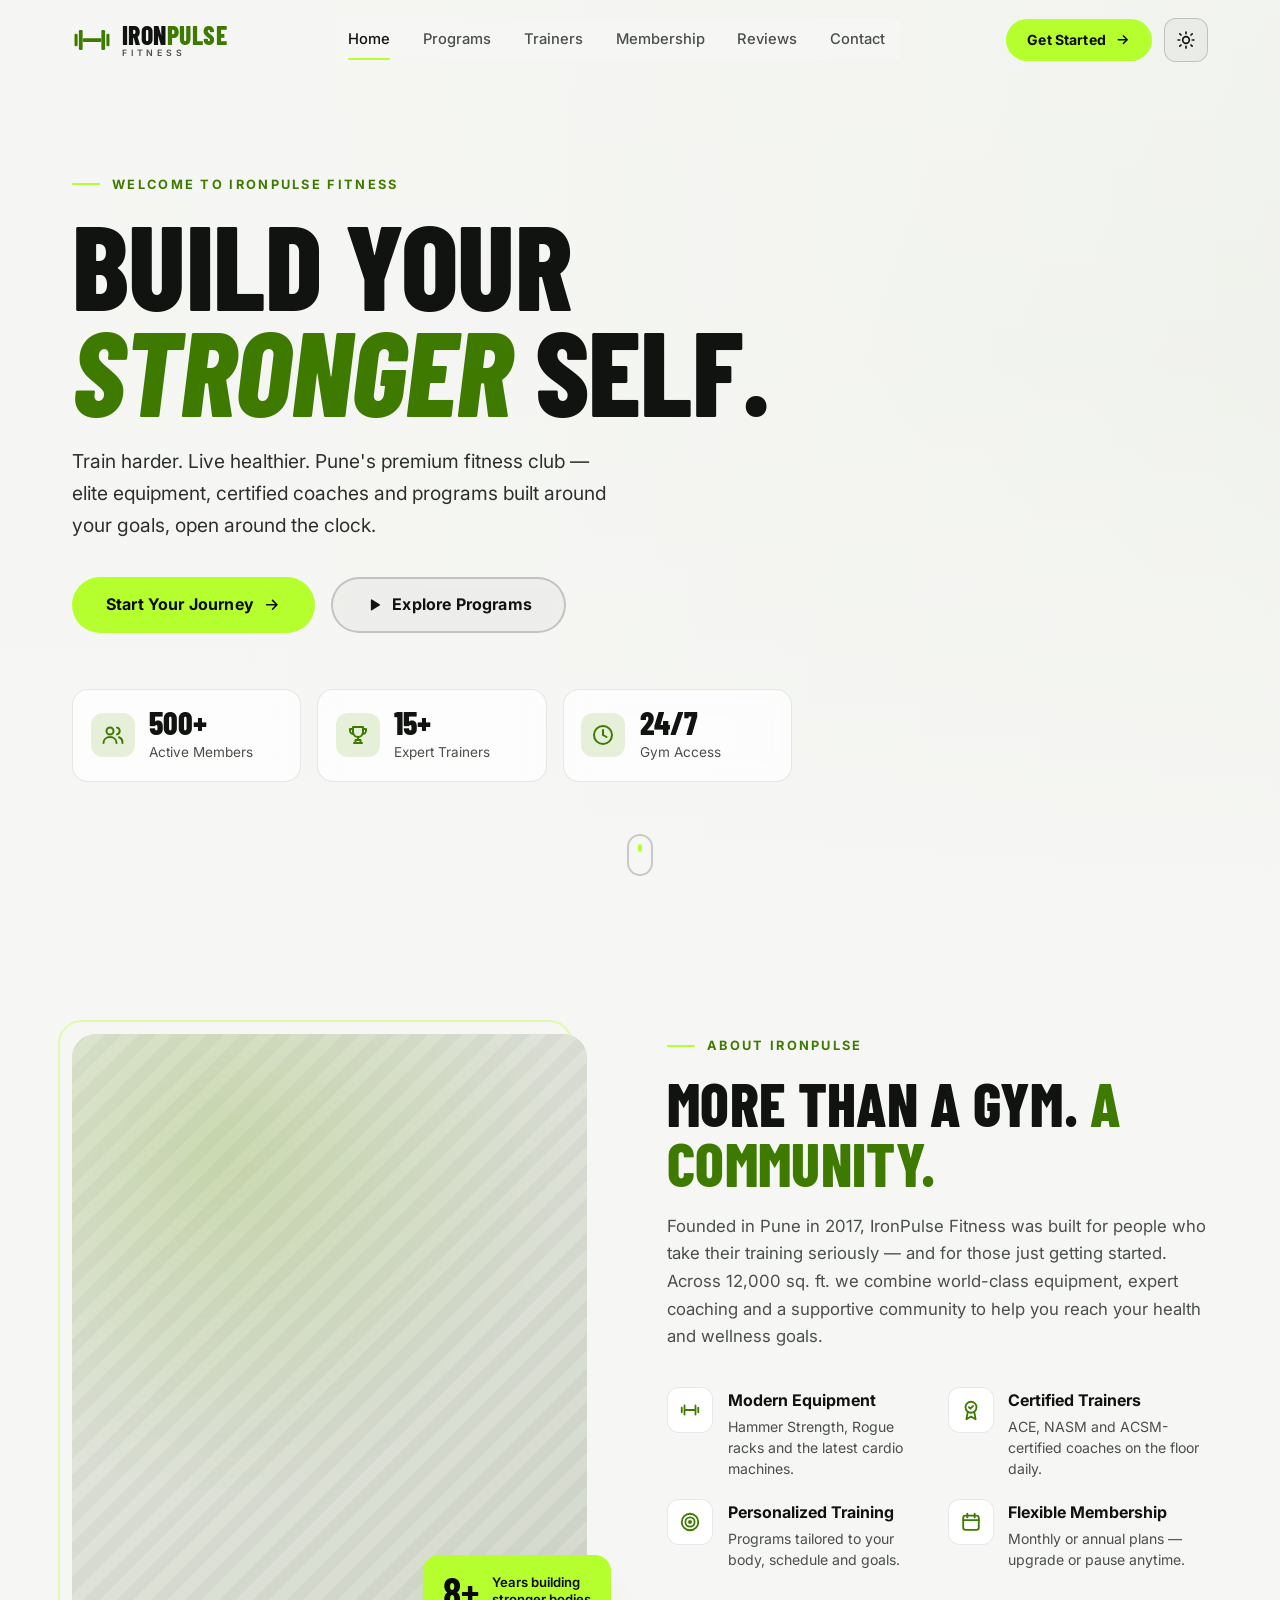
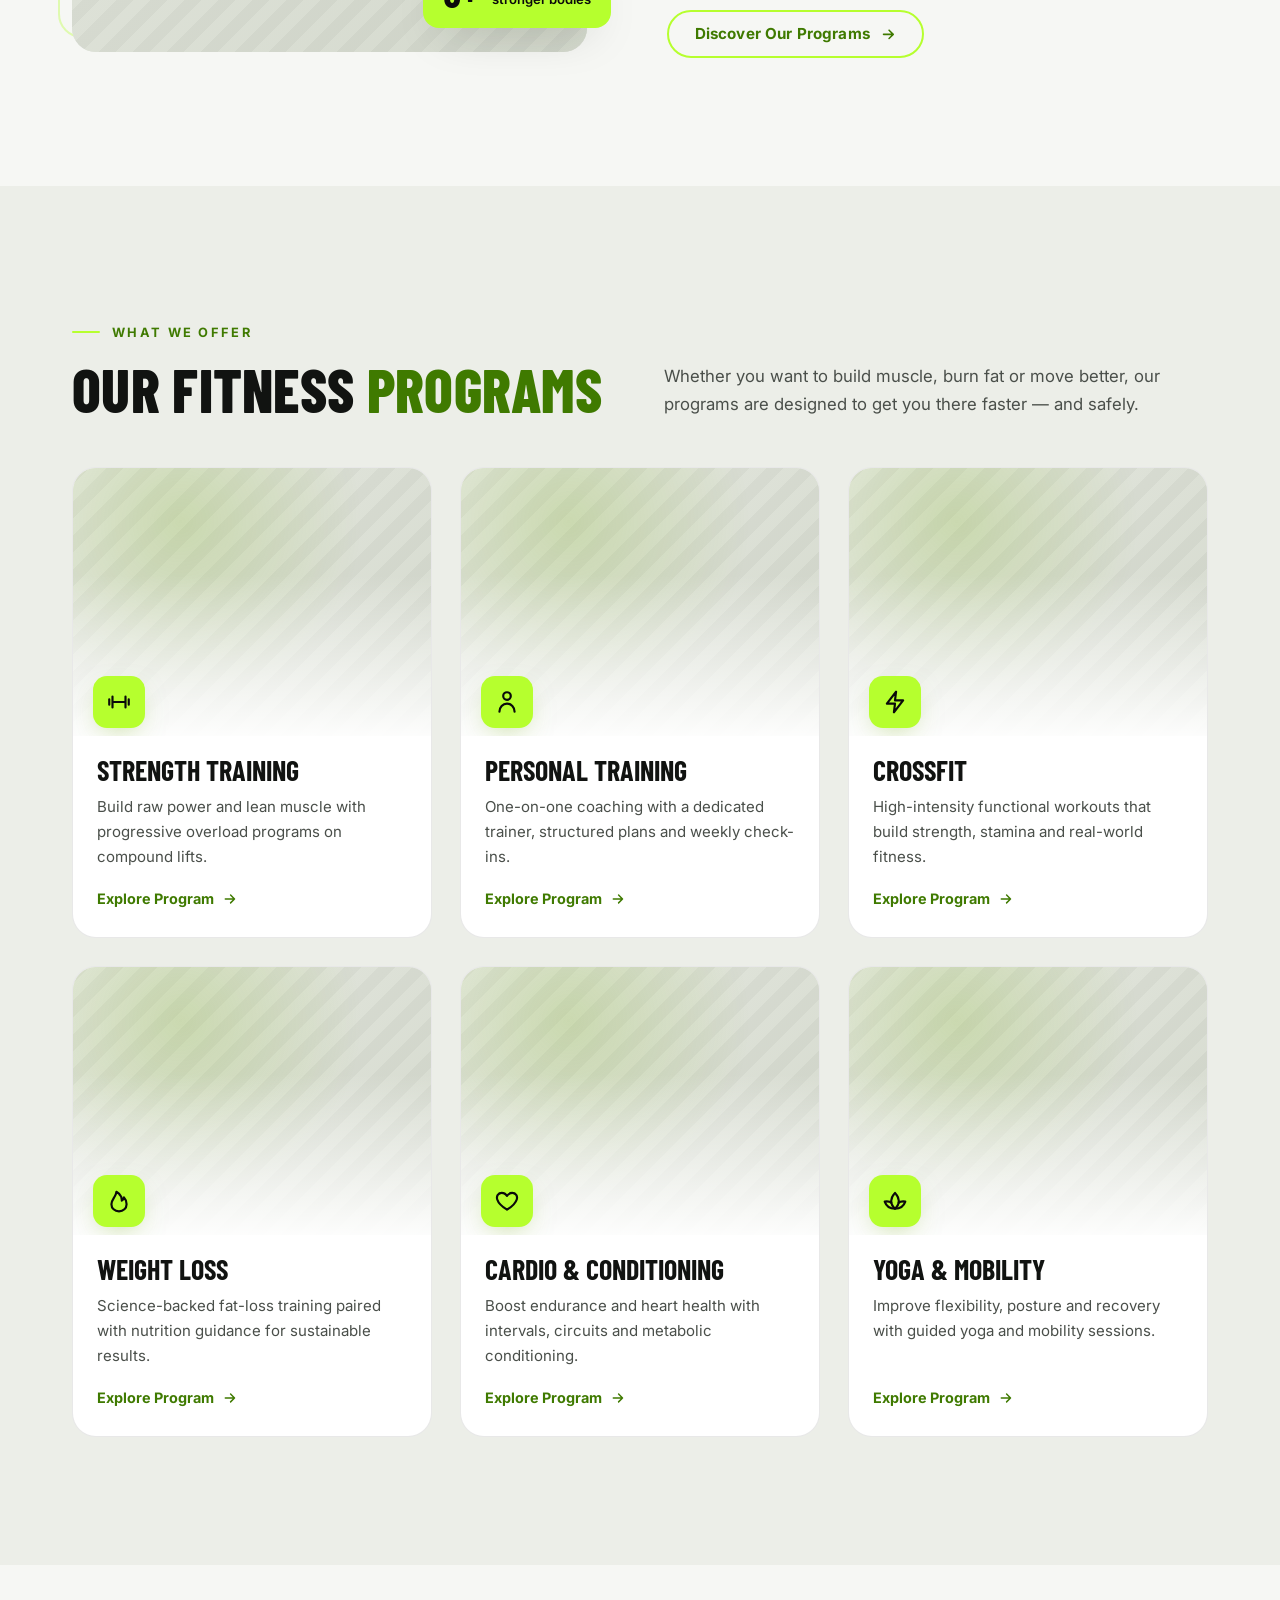
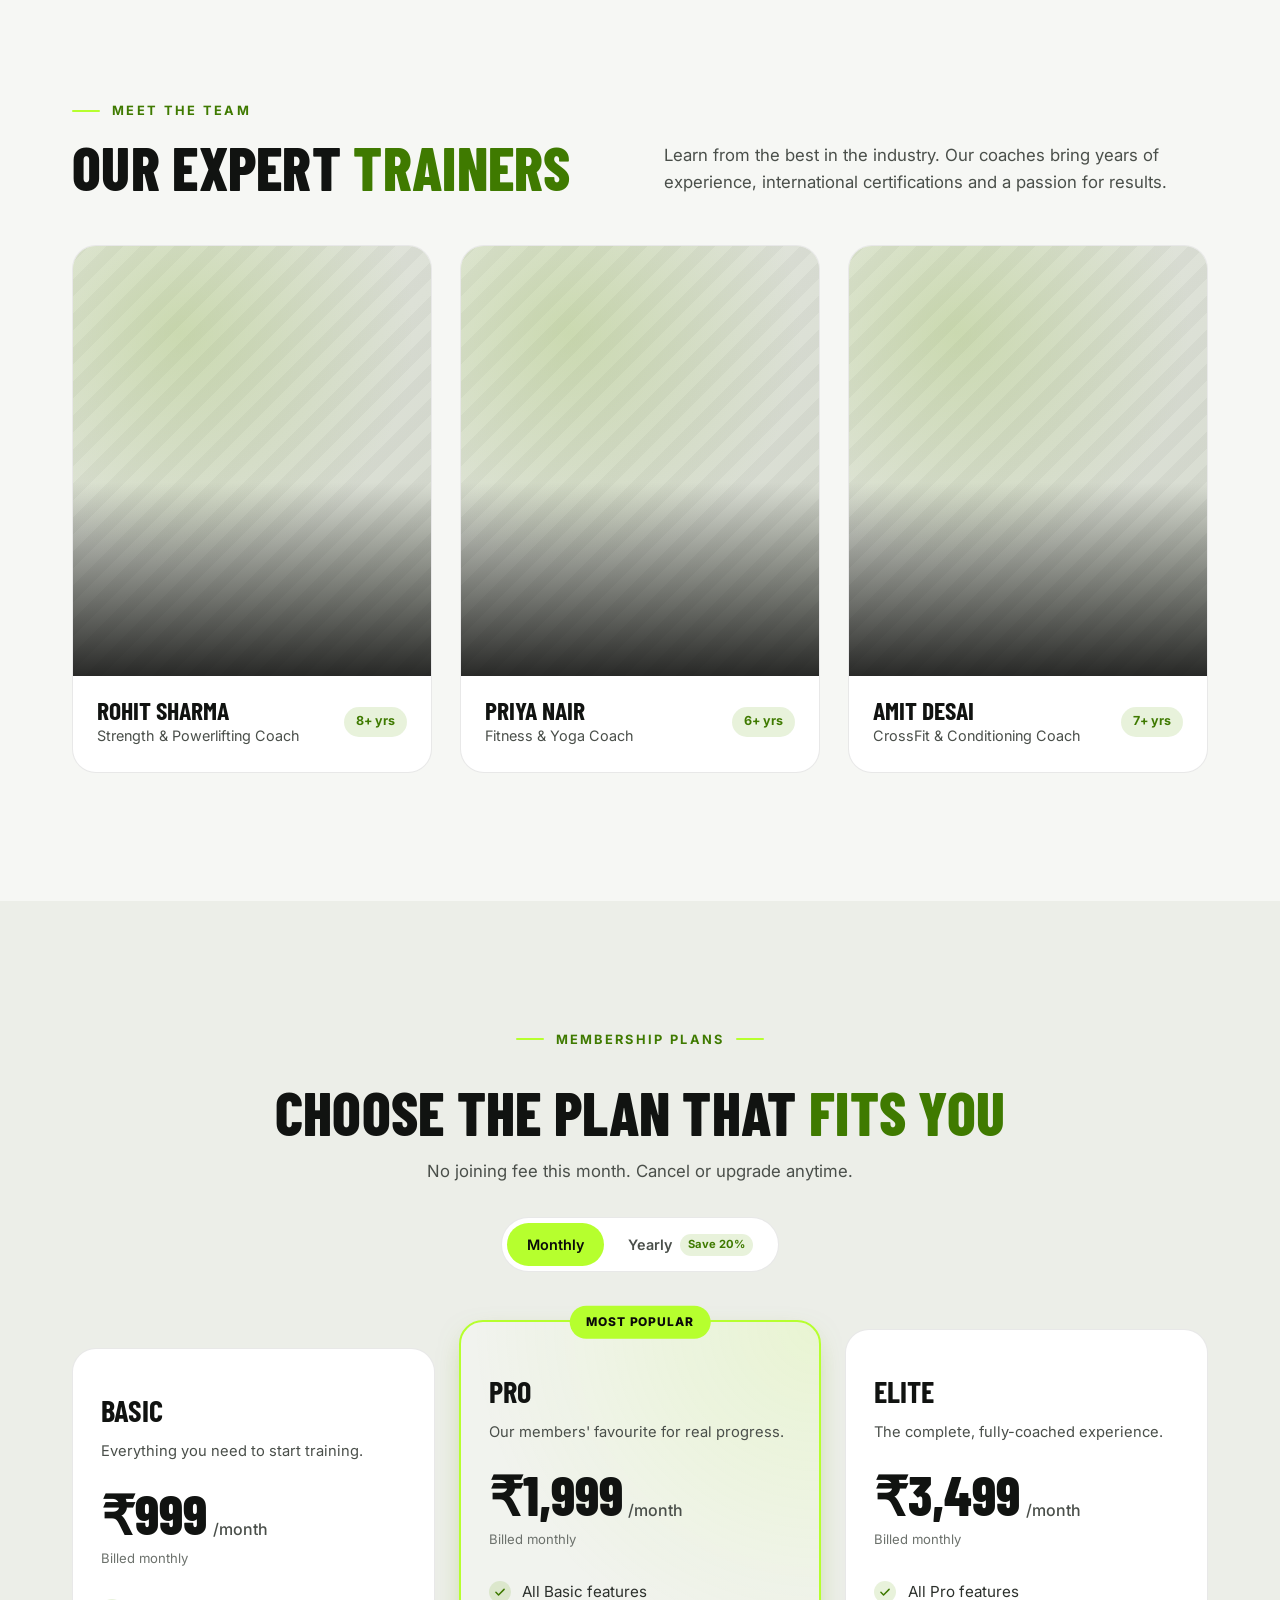
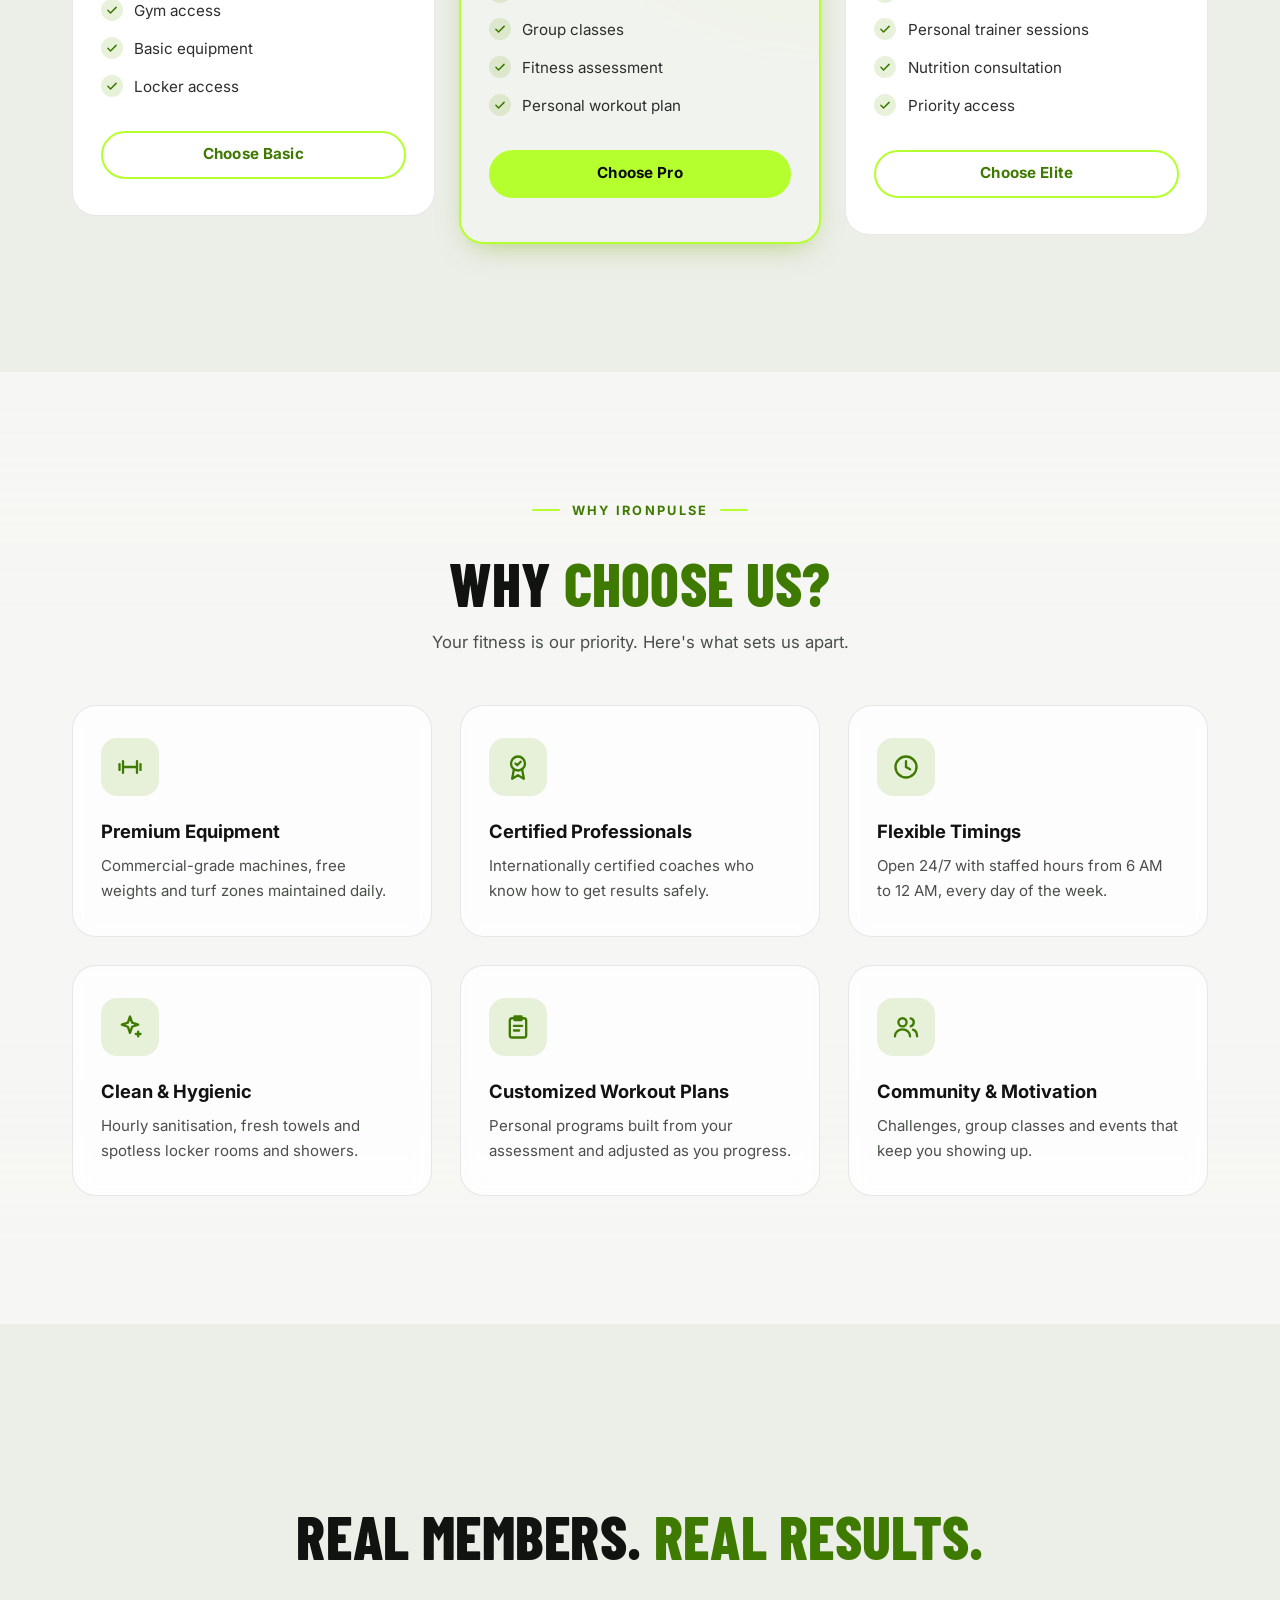
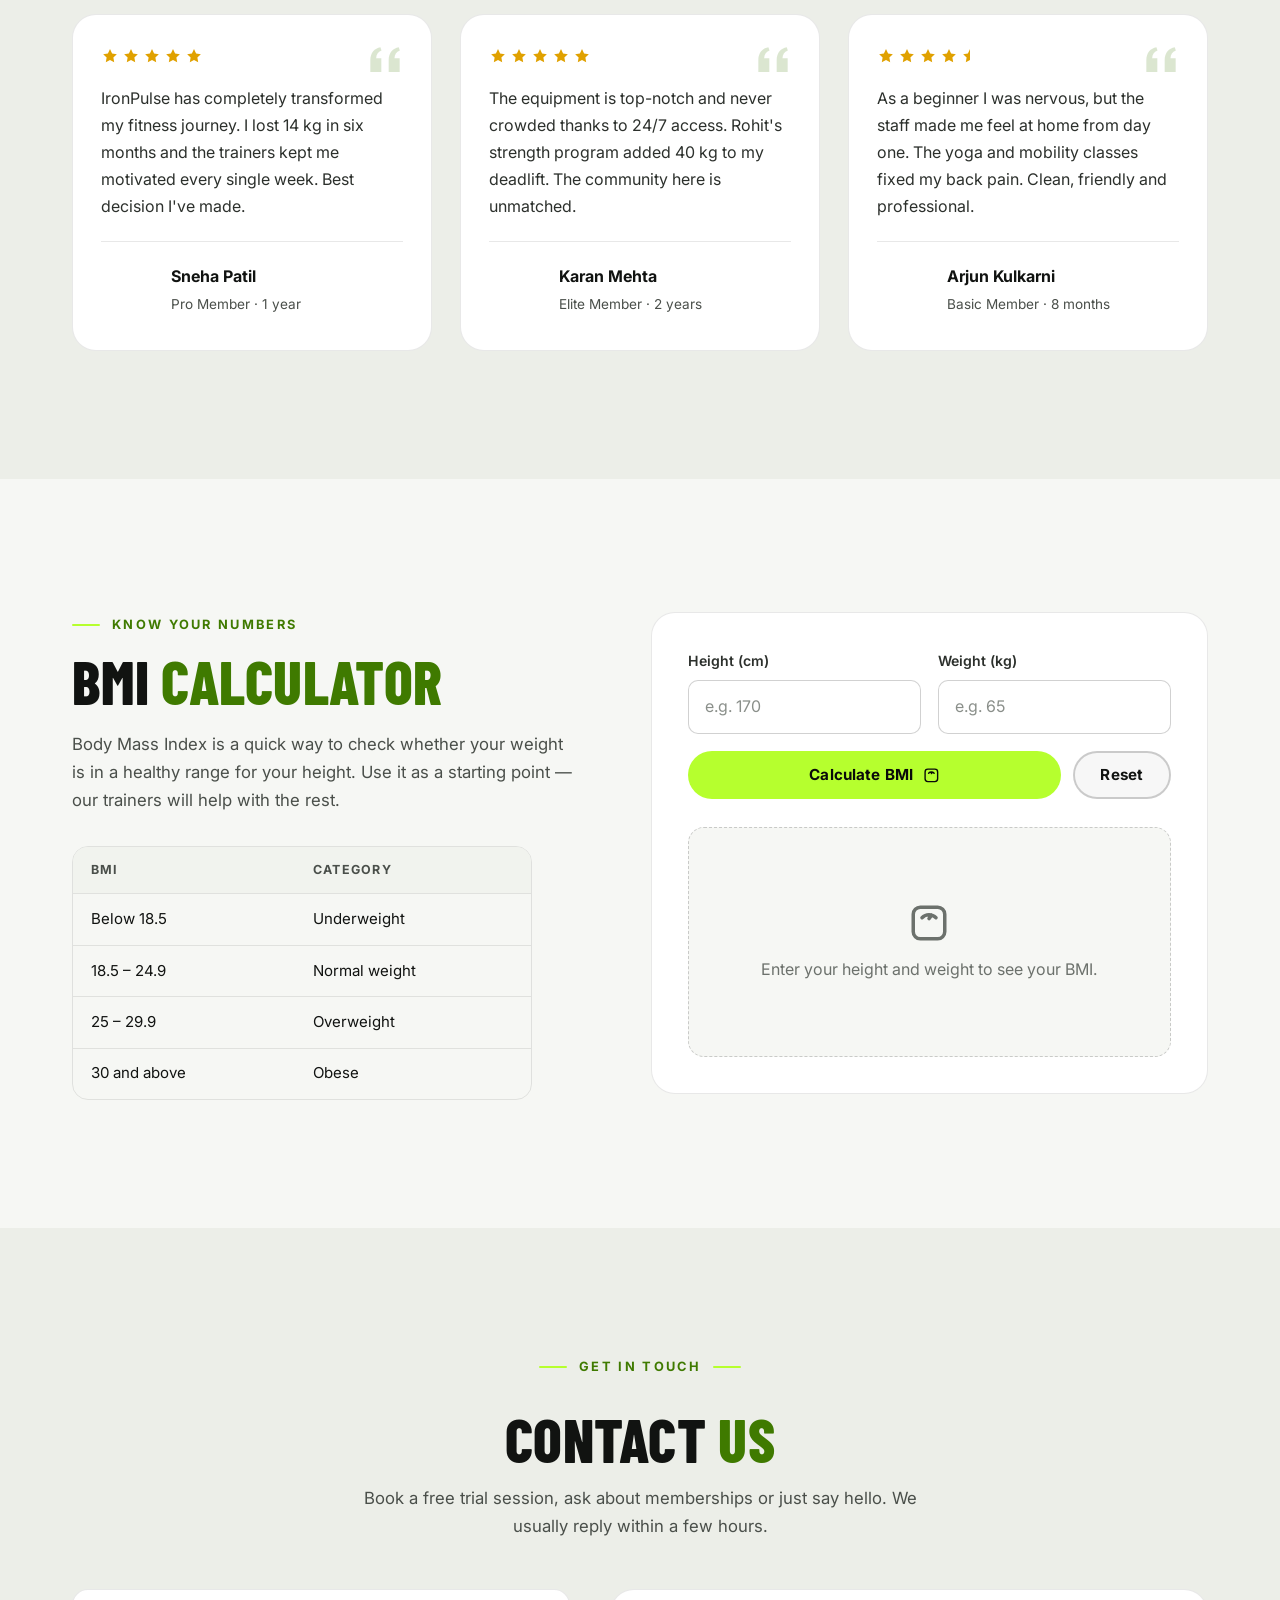
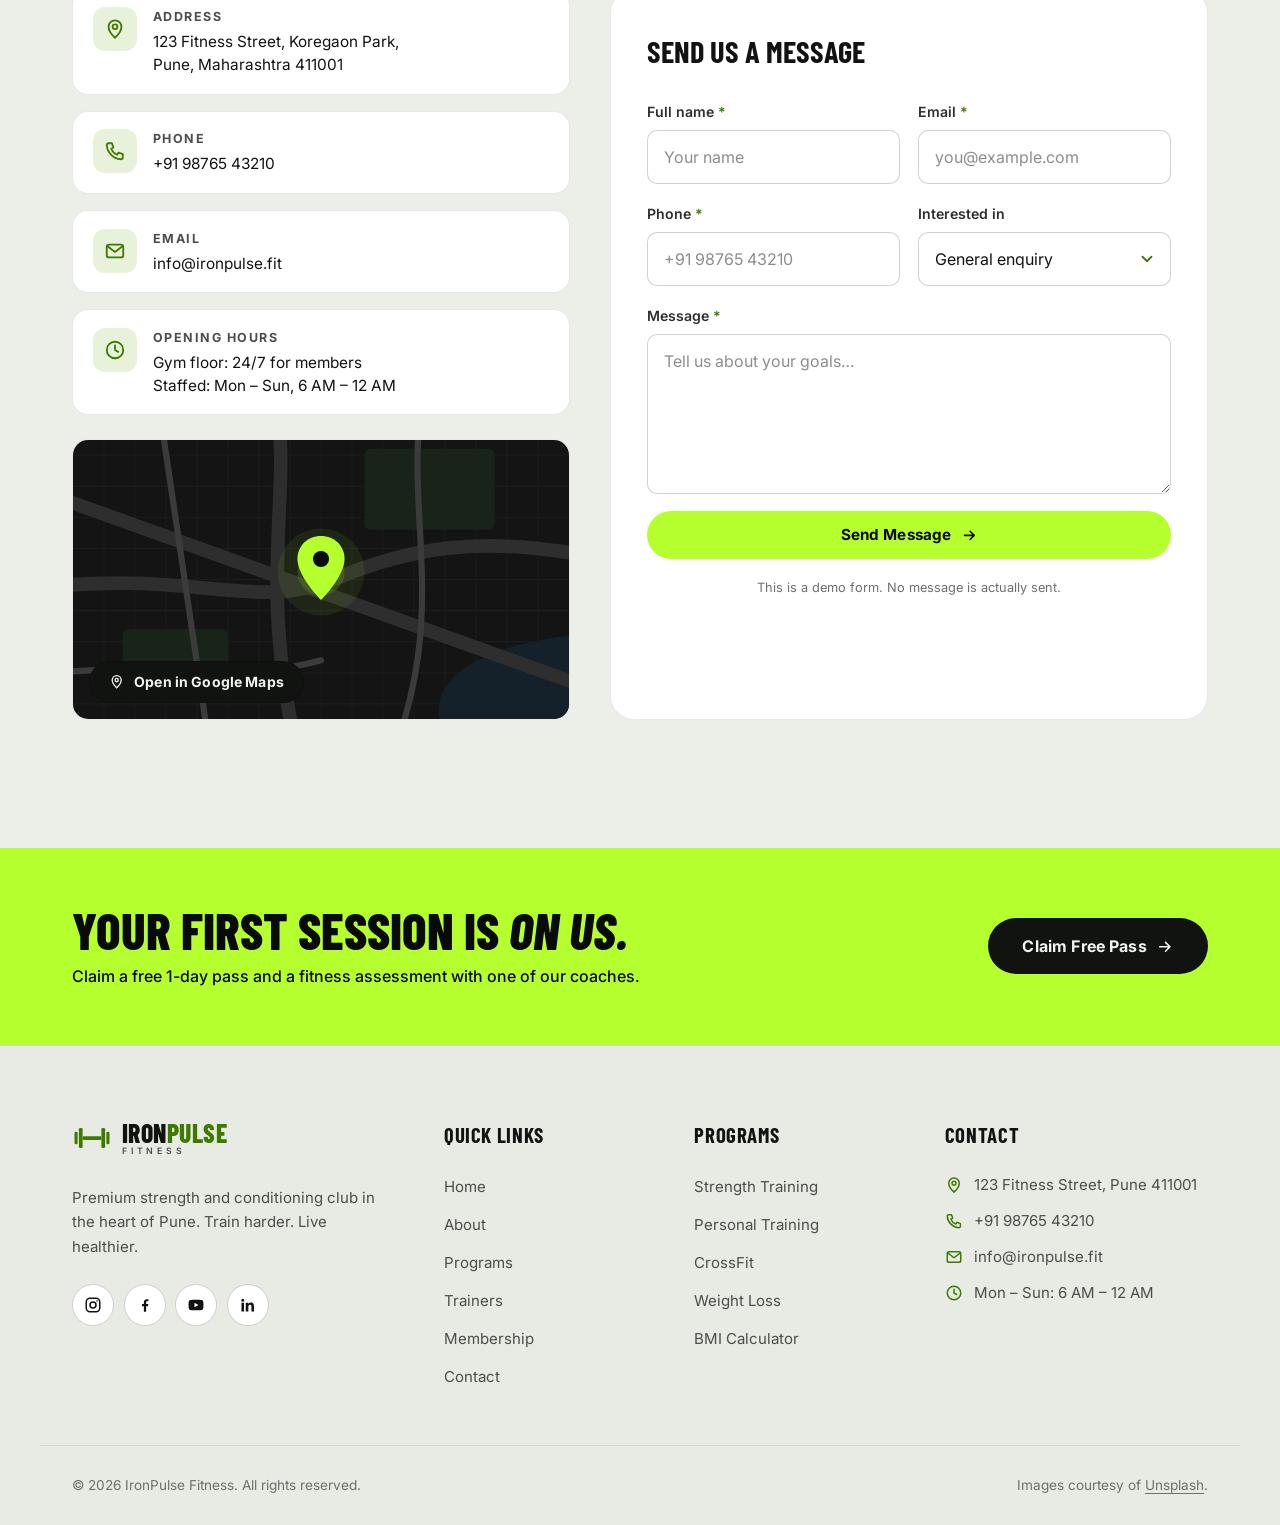
==== commit a6d16532: "Fix mobile/tablet menu squashed to navbar height The scrolled navbar's backdrop-filter made .navbar " ====
--- a/index.html
+++ b/index.html
@@ -13,7 +13,7 @@
   <link rel="preconnect" href="https://images.unsplash.com">
   <link href="https://fonts.googleapis.com/css2?family=Barlow+Condensed:ital,wght@0,600;0,700;0,800;1,800&family=Inter:wght@400;500;600;700&display=swap" rel="stylesheet">
 
-  <link rel="stylesheet" href="css/style.css">
+  <link rel="stylesheet" href="css/style.css?v=2">
   <script>
     document.documentElement.classList.add("js");
     /* Apply theme before first paint: saved choice, else system preference */
@@ -687,6 +687,6 @@
     <span id="toast-text"></span>
   </div>
 
-  <script src="js/script.js"></script>
+  <script src="js/script.js?v=2"></script>
 </body>
 </html>
--- a/css/style.css
+++ b/css/style.css
@@ -284,13 +284,21 @@
   transition: background-color var(--t), box-shadow var(--t), border-color var(--t);
   border-bottom: 1px solid transparent;
 }
-.navbar.is-scrolled {
+/* The blurred background lives on a pseudo-element: a backdrop-filter on
+   .navbar itself would make it the containing block for the fixed mobile
+   .nav panel, squashing the open menu to the navbar's height. */
+.navbar::before {
+  content: ""; position: absolute; inset: 0; z-index: -1;
   background: rgba(10, 10, 10, 0.85);
   backdrop-filter: blur(14px);
   -webkit-backdrop-filter: blur(14px);
-  border-bottom-color: var(--border);
   box-shadow: 0 10px 30px -15px rgba(0, 0, 0, 0.8);
-}
+  opacity: 0;
+  transition: opacity var(--t);
+  pointer-events: none;
+}
+.navbar.is-scrolled { border-bottom-color: var(--border); }
+.navbar.is-scrolled::before { opacity: 1; }
 .navbar__inner {
   height: 100%;
   display: flex; align-items: center; justify-content: space-between; gap: 1rem;
@@ -1020,7 +1028,7 @@
     linear-gradient(135deg, #e6e9e1, #d4d9cd);
 }
 
-:root[data-theme="light"] .navbar.is-scrolled {
+:root[data-theme="light"] .navbar::before {
   background: rgba(246, 247, 244, 0.88);
   box-shadow: 0 10px 30px -18px rgba(0, 0, 0, 0.25);
 }
